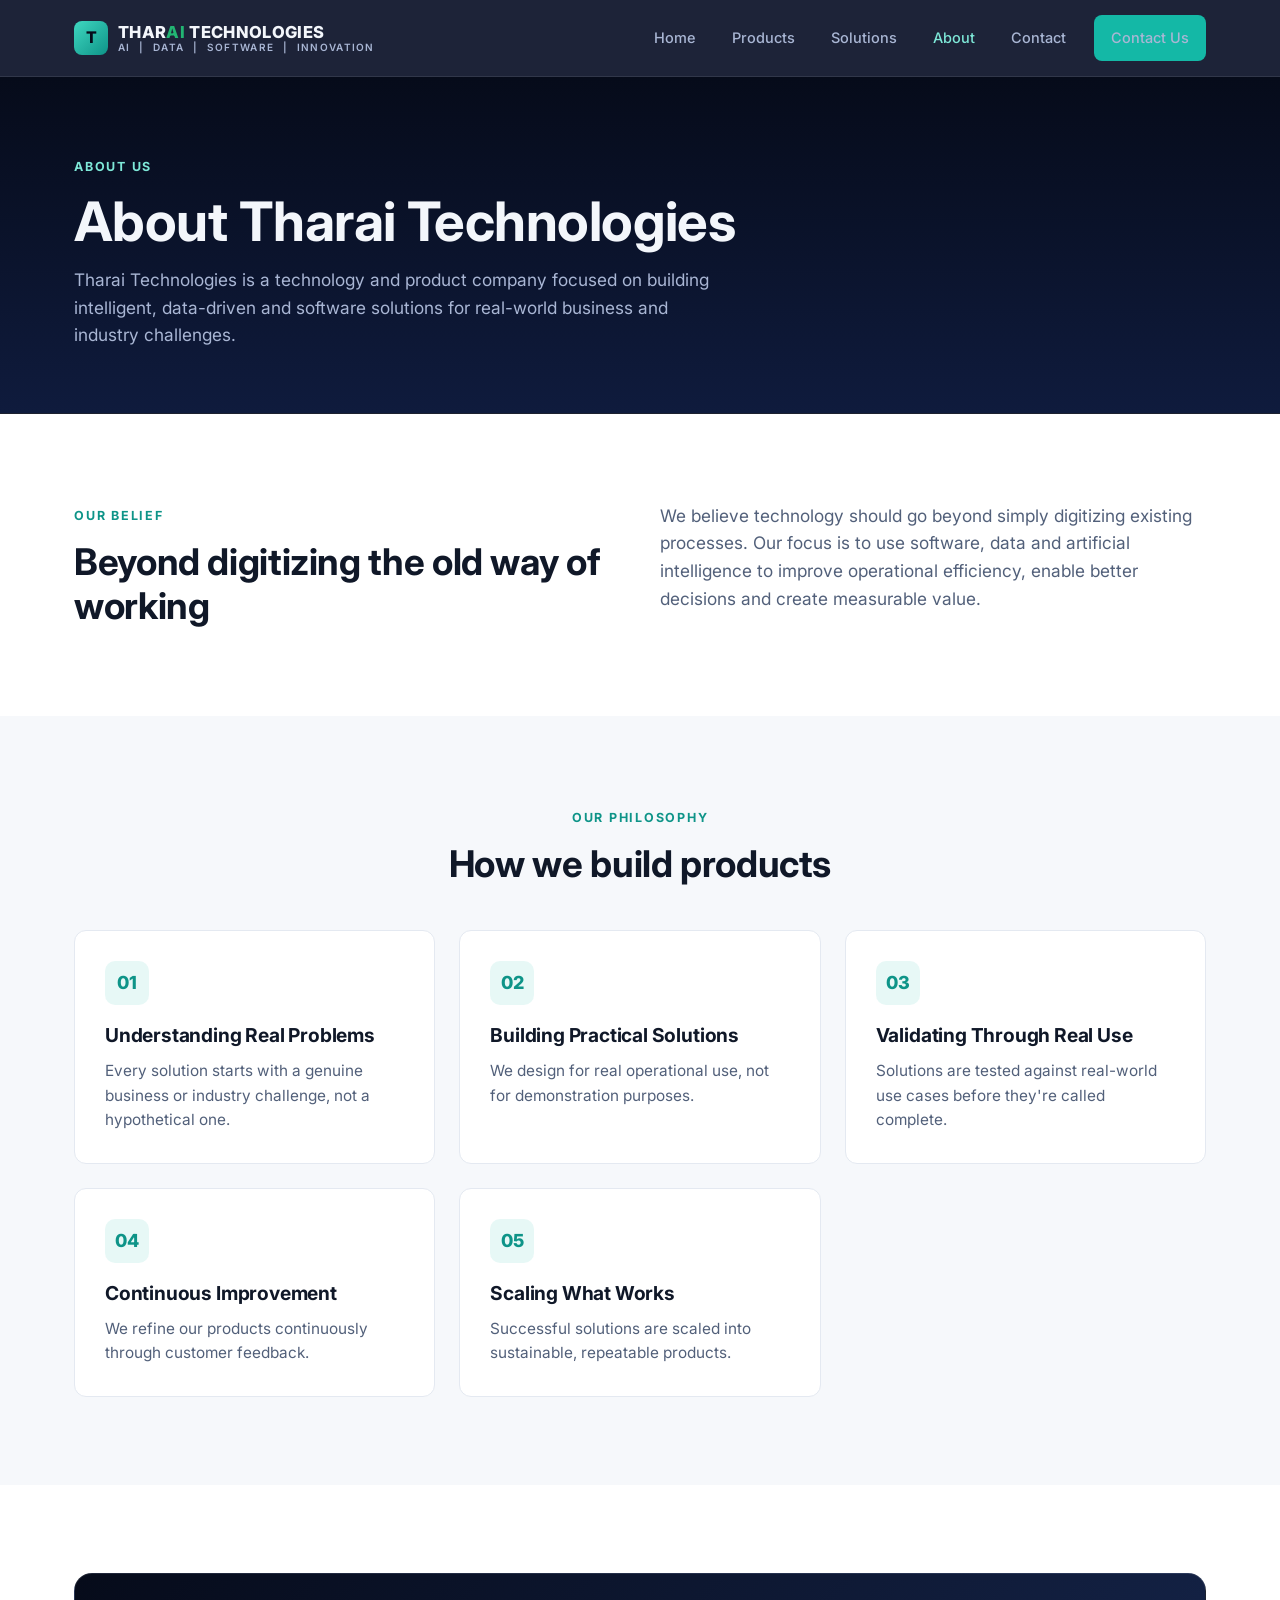
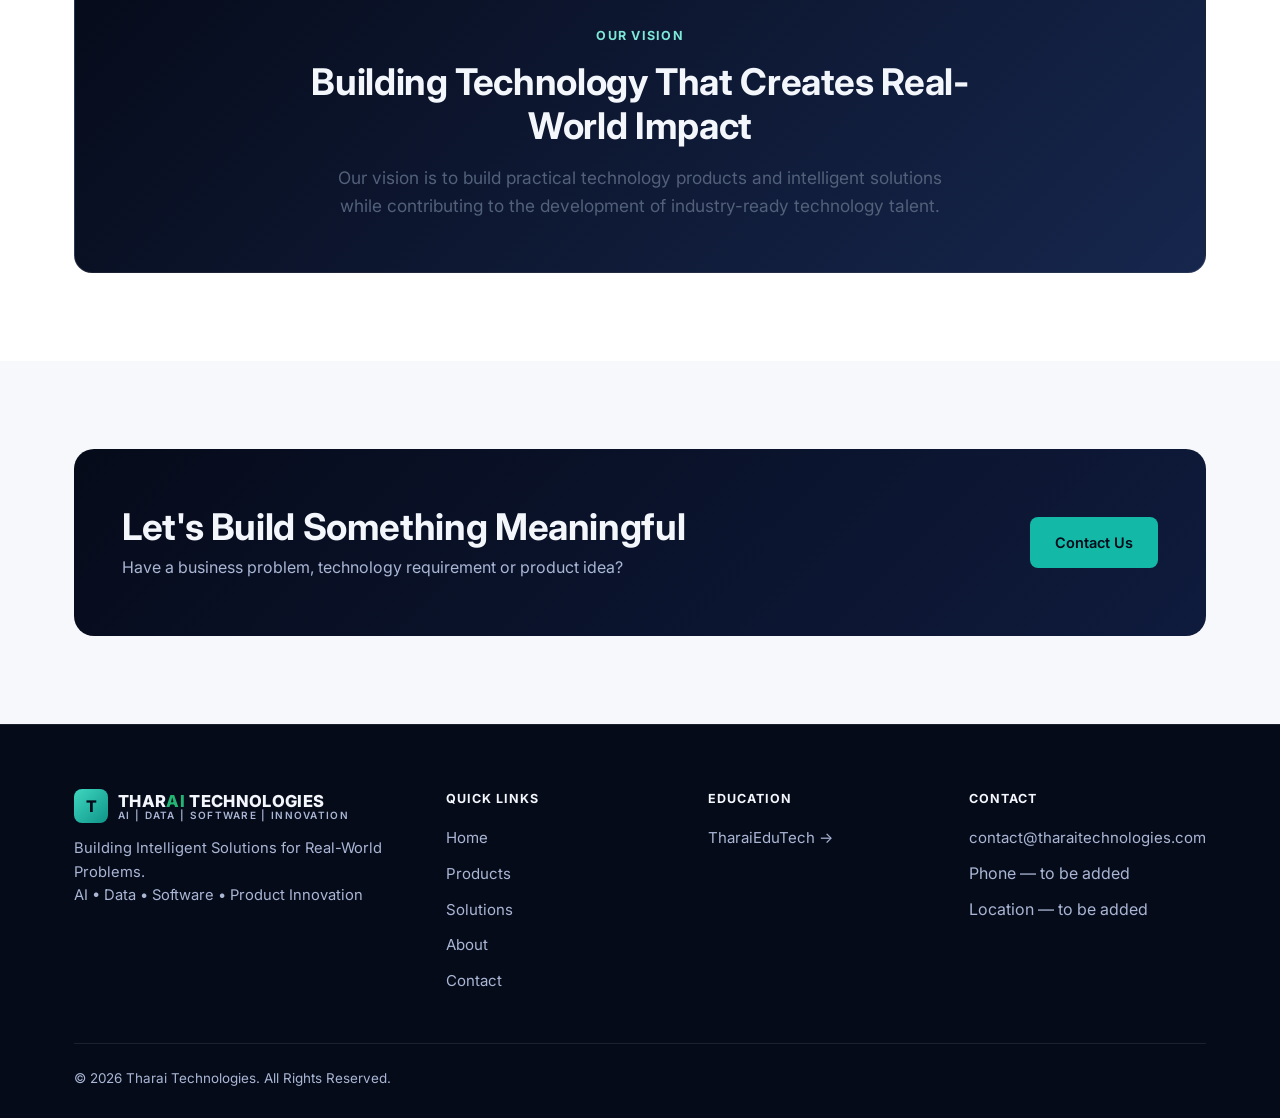
==== about.html @ 708e77d4 "Initial commit: Tharai Technologies V1 website Static HTML/CSS/JS site with Home, Products, Solution" ====
<!DOCTYPE html>
<html lang="en">
<head>
<meta charset="UTF-8" />
<meta name="viewport" content="width=device-width, initial-scale=1.0" />
<title>About Us | Tharai Technologies</title>
<meta name="description" content="Tharai Technologies is a technology and product company focused on building intelligent, data-driven and software solutions for real-world business and industry challenges." />
<link rel="icon" type="image/svg+xml" href="assets/favicon.svg" />
<link rel="preconnect" href="https://fonts.googleapis.com" />
<link rel="preconnect" href="https://fonts.gstatic.com" crossorigin />
<link href="https://fonts.googleapis.com/css2?family=Inter:wght@400;500;600;700;800&display=swap" rel="stylesheet" />
<link rel="stylesheet" href="css/style.css" />
</head>
<body>

<header class="site-header">
  <div class="container nav">
    <a href="index.html" class="brand">
      <span class="brand-mark">T</span>
      <span class="brand-text">
        <strong>THAR<span class="ai-accent">AI</span> TECHNOLOGIES</strong>
        <span>AI &nbsp;|&nbsp; DATA &nbsp;|&nbsp; SOFTWARE &nbsp;|&nbsp; INNOVATION</span>
      </span>
    </a>
    <nav class="nav-links" id="nav-links">
      <a href="index.html">Home</a>
      <a href="products.html">Products</a>
      <a href="solutions.html">Solutions</a>
      <a href="about.html">About</a>
      <a href="contact.html">Contact</a>
      <a href="contact.html" class="btn btn-primary nav-cta">Contact Us</a>
    </nav>
    <button class="nav-toggle" aria-label="Toggle navigation" aria-expanded="false"><span></span></button>
  </div>
</header>

<main>

  <section class="page-hero">
    <div class="container">
      <span class="eyebrow eyebrow--on-dark">About Us</span>
      <h1>About Tharai Technologies</h1>
      <p class="lede">Tharai Technologies is a technology and product company focused on building intelligent, data-driven and software solutions for real-world business and industry challenges.</p>
    </div>
  </section>

  <section>
    <div class="container two-col">
      <div>
        <span class="eyebrow">Our Belief</span>
        <h2>Beyond digitizing the old way of working</h2>
      </div>
      <div>
        <p class="lede">We believe technology should go beyond simply digitizing existing processes. Our focus is to use software, data and artificial intelligence to improve operational efficiency, enable better decisions and create measurable value.</p>
      </div>
    </div>
  </section>

  <section class="section-alt">
    <div class="container">
      <div class="section-heading center">
        <span class="eyebrow">Our Philosophy</span>
        <h2>How we build products</h2>
      </div>
      <div class="grid grid-3">
        <div class="card">
          <div class="card-icon">01</div>
          <h3>Understanding Real Problems</h3>
          <p>Every solution starts with a genuine business or industry challenge, not a hypothetical one.</p>
        </div>
        <div class="card">
          <div class="card-icon">02</div>
          <h3>Building Practical Solutions</h3>
          <p>We design for real operational use, not for demonstration purposes.</p>
        </div>
        <div class="card">
          <div class="card-icon">03</div>
          <h3>Validating Through Real Use</h3>
          <p>Solutions are tested against real-world use cases before they're called complete.</p>
        </div>
        <div class="card">
          <div class="card-icon">04</div>
          <h3>Continuous Improvement</h3>
          <p>We refine our products continuously through customer feedback.</p>
        </div>
        <div class="card">
          <div class="card-icon">05</div>
          <h3>Scaling What Works</h3>
          <p>Successful solutions are scaled into sustainable, repeatable products.</p>
        </div>
      </div>
    </div>
  </section>

  <section>
    <div class="container">
      <div class="banner">
        <p class="small">Our Vision</p>
        <h2>Building Technology That Creates Real-World Impact</h2>
        <p class="lede mt-16" style="max-width:640px; margin-left:auto; margin-right:auto;">Our vision is to build practical technology products and intelligent solutions while contributing to the development of industry-ready technology talent.</p>
      </div>
    </div>
  </section>

  <section class="section-alt">
    <div class="container">
      <div class="cta-strip" style="background:linear-gradient(135deg, var(--navy-950), var(--navy-800));">
        <div>
          <h2>Let's Build Something Meaningful</h2>
          <p>Have a business problem, technology requirement or product idea?</p>
        </div>
        <a href="contact.html" class="btn btn-primary">Contact Us</a>
      </div>
    </div>
  </section>

</main>

<footer class="site-footer">
  <div class="container">
    <div class="footer-grid">
      <div class="footer-brand">
        <a href="index.html" class="brand">
          <span class="brand-mark">T</span>
          <span class="brand-text">
            <strong>THAR<span class="ai-accent">AI</span> TECHNOLOGIES</strong>
            <span>AI | DATA | SOFTWARE | INNOVATION</span>
          </span>
        </a>
        <p>Building Intelligent Solutions for Real-World Problems.<br>AI • Data • Software • Product Innovation</p>
      </div>
      <div class="footer-col">
        <h4>Quick Links</h4>
        <ul>
          <li><a href="index.html">Home</a></li>
          <li><a href="products.html">Products</a></li>
          <li><a href="solutions.html">Solutions</a></li>
          <li><a href="about.html">About</a></li>
          <li><a href="contact.html">Contact</a></li>
        </ul>
      </div>
      <div class="footer-col">
        <h4>Education</h4>
        <ul>
          <li><a href="https://www.tharaiedutech.com" target="_blank" rel="noopener">TharaiEduTech →</a></li>
        </ul>
      </div>
      <div class="footer-col">
        <h4>Contact</h4>
        <ul>
          <li><a href="mailto:contact@tharaitechnologies.com">contact@tharaitechnologies.com</a></li>
          <li>Phone — to be added</li>
          <li>Location — to be added</li>
        </ul>
      </div>
    </div>
    <div class="footer-bottom">
      <span>© <span id="footer-year"></span> Tharai Technologies. All Rights Reserved.</span>
    </div>
  </div>
</footer>

<script src="js/main.js"></script>
</body>
</html>
---- css/style.css ----
/* ===========================================================
   Tharai Technologies — V1 site styles
   Theme: Navy & Teal
   =========================================================== */

:root {
  --navy-950: #060b1a;
  --navy-900: #0a1128;
  --navy-800: #0f1b3d;
  --navy-700: #16264d;
  --navy-600: #223262;
  --border-dark: rgba(255, 255, 255, 0.09);

  --teal-300: #7ee8d8;
  --teal-400: #3fd7c0;
  --teal-500: #14b8a6;
  --teal-600: #0e9488;

  --bg-light: #f6f8fb;
  --bg-white: #ffffff;
  --border-light: #e4e9f1;

  --edu-green: #22b573;
  --edu-blue: #2f8fd1;
  --edu-purple: #7c5cf0;
  --edu-gradient: linear-gradient(120deg, var(--edu-green) 0%, var(--edu-blue) 55%, var(--edu-purple) 100%);
  --ai-accent: var(--edu-green);

  --text-on-dark: #f3f6fb;
  --text-on-dark-muted: #a9b6d4;
  --text-dark: #101828;
  --text-muted: #52607a;

  --font-body: "Inter", -apple-system, BlinkMacSystemFont, "Segoe UI", Roboto, Helvetica, Arial, sans-serif;

  --radius: 12px;
  --radius-sm: 8px;
  --max-width: 1180px;
  --shadow-md: 0 8px 24px rgba(10, 17, 40, 0.08);
  --shadow-lg: 0 20px 48px rgba(10, 17, 40, 0.14);
}

* { box-sizing: border-box; margin: 0; padding: 0; }

html { scroll-behavior: smooth; }

body {
  font-family: var(--font-body);
  color: var(--text-dark);
  background: var(--bg-white);
  line-height: 1.6;
  -webkit-font-smoothing: antialiased;
}

img, svg { max-width: 100%; display: block; }

a { color: inherit; text-decoration: none; }

ul { list-style: none; }

button { font-family: inherit; }

.container {
  width: 100%;
  max-width: var(--max-width);
  margin: 0 auto;
  padding: 0 24px;
}

section { padding: 88px 0; }

@media (max-width: 768px) {
  section { padding: 56px 0; }
}

.section-tight { padding: 56px 0; }

.section-dark {
  background: var(--navy-900);
  color: var(--text-on-dark);
}

.section-alt {
  background: var(--bg-light);
}

.eyebrow {
  display: inline-block;
  font-size: 12.5px;
  font-weight: 700;
  letter-spacing: 0.14em;
  text-transform: uppercase;
  color: var(--teal-600);
  margin-bottom: 14px;
}

.section-dark .eyebrow,
.eyebrow--on-dark {
  color: var(--teal-300);
}

h1, h2, h3, h4 {
  font-weight: 700;
  letter-spacing: -0.01em;
  color: inherit;
}

h1 { font-size: clamp(2.1rem, 4.4vw, 3.4rem); line-height: 1.12; }
h2 { font-size: clamp(1.6rem, 3vw, 2.3rem); line-height: 1.2; }
h3 { font-size: 1.2rem; line-height: 1.35; }

.section-heading {
  max-width: 680px;
  margin-bottom: 44px;
}

.section-heading.center {
  margin-left: auto;
  margin-right: auto;
  text-align: center;
}

.lede {
  font-size: 1.08rem;
  color: var(--text-muted);
  max-width: 640px;
}

.section-dark .lede { color: var(--text-on-dark-muted); }

/* ---------- Announcement bar ---------- */

.announcement-bar {
  position: relative;
  background: var(--navy-800);
  border-bottom: 1px solid var(--border-dark);
  color: var(--text-on-dark-muted);
  font-size: 13.5px;
  height: 40px;
  overflow: hidden;
  white-space: nowrap;
}

.announcement-track {
  position: absolute;
  top: 50%;
  left: 0;
  display: inline-flex;
  align-items: center;
  width: max-content;
  transform: translateY(-50%) translateX(100%);
  animation: announcement-scroll 16s linear infinite;
}

.announcement-bar:hover .announcement-track {
  animation-play-state: paused;
}

@keyframes announcement-scroll {
  from { transform: translateY(-50%) translateX(100%); }
  to { transform: translateY(-50%) translateX(-100%); }
}

.announcement-item {
  display: inline-flex;
  align-items: center;
  gap: 8px;
  color: var(--text-on-dark);
  font-weight: 600;
  white-space: nowrap;
  transition: color 0.15s ease;
}

.announcement-item:hover { color: var(--teal-300); }

.announcement-bar .tag {
  background: rgba(126, 232, 216, 0.14);
  color: var(--teal-300);
  font-weight: 800;
  font-size: 11px;
  letter-spacing: 0.06em;
  padding: 3px 8px;
  border-radius: 999px;
}

.announcement-bar .arrow { color: var(--teal-300); font-weight: 700; }

@media (max-width: 560px) {
  .announcement-bar { font-size: 12.5px; }
}

@media (prefers-reduced-motion: reduce) {
  .announcement-track { animation: none; }
}

/* ---------- Header / Nav ---------- */

.site-header {
  position: sticky;
  top: 0;
  z-index: 100;
  background: rgba(10, 17, 40, 0.92);
  backdrop-filter: blur(10px);
  border-bottom: 1px solid var(--border-dark);
}

.nav {
  display: flex;
  align-items: center;
  justify-content: space-between;
  height: 76px;
}

.brand {
  display: flex;
  align-items: center;
  gap: 10px;
  color: var(--text-on-dark);
}

.brand-mark {
  width: 34px;
  height: 34px;
  border-radius: 8px;
  background: linear-gradient(135deg, var(--teal-400), var(--teal-600));
  display: flex;
  align-items: center;
  justify-content: center;
  font-weight: 800;
  font-size: 16px;
  color: var(--navy-950);
  flex-shrink: 0;
}

.brand-text {
  display: flex;
  flex-direction: column;
  line-height: 1.1;
}

.brand-text strong {
  font-size: 16.5px;
  font-weight: 800;
  letter-spacing: 0.02em;
}

.brand-text > span {
  font-size: 10px;
  font-weight: 600;
  letter-spacing: 0.13em;
  color: var(--text-on-dark-muted);
}

.ai-accent {
  color: var(--ai-accent);
}

.nav-links {
  display: flex;
  align-items: center;
  gap: 4px;
}

.nav-links a {
  display: inline-block;
  padding: 10px 16px;
  font-size: 14.5px;
  font-weight: 500;
  color: var(--text-on-dark-muted);
  border-radius: var(--radius-sm);
  transition: color 0.15s ease, background 0.15s ease;
}

.nav-links a:hover {
  color: var(--text-on-dark);
  background: rgba(255, 255, 255, 0.06);
}

.nav-links a.active {
  color: var(--teal-300);
}

.nav-cta {
  margin-left: 8px;
}

.nav-toggle {
  display: none;
  background: transparent;
  border: 1px solid var(--border-dark);
  border-radius: var(--radius-sm);
  width: 42px;
  height: 42px;
  align-items: center;
  justify-content: center;
  cursor: pointer;
}

.nav-toggle span,
.nav-toggle::before,
.nav-toggle::after {
  content: "";
  display: block;
  width: 20px;
  height: 2px;
  background: var(--text-on-dark);
  position: relative;
  transition: transform 0.2s ease, opacity 0.2s ease;
}

.nav-toggle::before { transform: translateY(-6px); }
.nav-toggle::after { transform: translateY(4px); }

.nav-toggle.is-open span { opacity: 0; }
.nav-toggle.is-open::before { transform: translateY(0) rotate(45deg); }
.nav-toggle.is-open::after { transform: translateY(-2px) rotate(-45deg); }

@media (max-width: 900px) {
  .nav-toggle { display: flex; }

  .nav-links {
    position: fixed;
    top: 76px;
    left: 0;
    right: 0;
    flex-direction: column;
    align-items: stretch;
    background: var(--navy-900);
    border-bottom: 1px solid var(--border-dark);
    padding: 8px 20px 20px;
    gap: 2px;
    transform: translateY(-8px);
    opacity: 0;
    pointer-events: none;
    transition: opacity 0.18s ease, transform 0.18s ease;
  }

  .nav-links.is-open {
    transform: translateY(0);
    opacity: 1;
    pointer-events: auto;
  }

  .nav-links a { padding: 14px 8px; font-size: 16px; }
  .nav-cta { margin-left: 0; margin-top: 8px; }
}

/* ---------- Buttons ---------- */

.btn {
  display: inline-flex;
  align-items: center;
  justify-content: center;
  gap: 8px;
  padding: 13px 24px;
  border-radius: var(--radius-sm);
  font-weight: 600;
  font-size: 14.5px;
  border: 1px solid transparent;
  cursor: pointer;
  transition: transform 0.12s ease, background 0.15s ease, border-color 0.15s ease, color 0.15s ease;
  white-space: nowrap;
}

.btn:hover { transform: translateY(-1px); }

.btn-primary {
  background: var(--teal-500);
  color: var(--navy-950);
}

.btn-primary:hover { background: var(--teal-400); }

.btn-outline {
  background: transparent;
  border-color: var(--border-dark);
  color: var(--text-on-dark);
}

.btn-outline:hover { border-color: var(--teal-400); color: var(--teal-300); }

.btn-outline-dark {
  background: transparent;
  border-color: var(--border-light);
  color: var(--text-dark);
}

.btn-outline-dark:hover { border-color: var(--teal-600); color: var(--teal-600); }

.btn-ghost {
  background: transparent;
  color: var(--text-on-dark-muted);
}

.btn-ghost:hover { color: var(--text-on-dark); }

.btn-block { width: 100%; }

/* ---------- Hero ---------- */

.hero {
  background:
    radial-gradient(1100px 500px at 18% -10%, rgba(63, 215, 192, 0.14), transparent 60%),
    linear-gradient(180deg, var(--navy-950), var(--navy-900) 60%, var(--navy-800));
  color: var(--text-on-dark);
  padding: 120px 0 96px;
  border-bottom: 1px solid var(--border-dark);
}

.hero-inner { max-width: 760px; }

.hero h1 { margin-bottom: 18px; }

.hero .lede { font-size: 1.18rem; margin-bottom: 8px; color: var(--text-on-dark); font-weight: 500; }

.hero .lede-sub { font-size: 1.02rem; color: var(--text-on-dark-muted); max-width: 620px; margin-bottom: 34px; }

.hero-actions { display: flex; flex-wrap: wrap; gap: 12px; }

.page-hero {
  background: linear-gradient(180deg, var(--navy-950), var(--navy-800));
  color: var(--text-on-dark);
  padding: 76px 0 64px;
  border-bottom: 1px solid var(--border-dark);
}

.page-hero h1 { margin-bottom: 14px; }

.page-hero .lede { color: var(--text-on-dark-muted); max-width: 660px; }

/* ---------- Cards / Grid ---------- */

.grid {
  display: grid;
  gap: 24px;
}

.grid-3 { grid-template-columns: repeat(3, 1fr); }
.grid-2 { grid-template-columns: repeat(2, 1fr); }

@media (max-width: 900px) {
  .grid-3 { grid-template-columns: repeat(2, 1fr); }
}

@media (max-width: 640px) {
  .grid-3, .grid-2 { grid-template-columns: 1fr; }
}

.card {
  background: var(--bg-white);
  border: 1px solid var(--border-light);
  border-radius: var(--radius);
  padding: 30px;
  transition: box-shadow 0.18s ease, transform 0.18s ease;
}

.card:hover { box-shadow: var(--shadow-md); transform: translateY(-2px); }

.card-icon {
  width: 44px;
  height: 44px;
  border-radius: 10px;
  background: rgba(20, 184, 166, 0.1);
  color: var(--teal-600);
  display: flex;
  align-items: center;
  justify-content: center;
  font-weight: 800;
  font-size: 18px;
  margin-bottom: 18px;
}

.card h3 { margin-bottom: 10px; }

.card p { color: var(--text-muted); font-size: 0.96rem; }

.card-dark {
  background: var(--navy-800);
  border: 1px solid var(--border-dark);
  color: var(--text-on-dark);
}

.card-dark p { color: var(--text-on-dark-muted); }

.card-dark .card-icon { background: rgba(126, 232, 216, 0.12); color: var(--teal-300); }

/* ---------- Badge / Pill ---------- */

.badge {
  display: inline-flex;
  align-items: center;
  gap: 6px;
  font-size: 12px;
  font-weight: 700;
  letter-spacing: 0.04em;
  text-transform: uppercase;
  padding: 6px 12px;
  border-radius: 999px;
  background: rgba(20, 184, 166, 0.12);
  color: var(--teal-600);
  border: 1px solid rgba(20, 184, 166, 0.25);
}

.badge::before {
  content: "";
  width: 6px;
  height: 6px;
  border-radius: 50%;
  background: var(--teal-500);
}

.badge--on-dark { background: rgba(126, 232, 216, 0.12); color: var(--teal-300); border-color: rgba(126, 232, 216, 0.25); }
.badge--on-dark::before { background: var(--teal-300); }

.chip-row { display: flex; flex-wrap: wrap; gap: 10px; }

.chip {
  padding: 9px 16px;
  border-radius: 999px;
  border: 1px solid var(--border-light);
  font-size: 14px;
  font-weight: 600;
  color: var(--text-dark);
  background: var(--bg-white);
}

.chip--on-dark {
  border-color: var(--border-dark);
  color: var(--text-on-dark);
  background: rgba(255, 255, 255, 0.04);
}

/* ---------- Solution feature block ---------- */

.feature-panel {
  background: var(--navy-900);
  color: var(--text-on-dark);
  border-radius: 20px;
  padding: 48px;
  border: 1px solid var(--border-dark);
}

@media (max-width: 640px) {
  .feature-panel { padding: 32px 24px; }
}

.feature-head {
  display: flex;
  align-items: center;
  justify-content: space-between;
  flex-wrap: wrap;
  gap: 14px;
  margin-bottom: 16px;
}

.capability-list {
  display: grid;
  grid-template-columns: repeat(2, 1fr);
  gap: 14px;
  margin-top: 30px;
}

@media (max-width: 640px) {
  .capability-list { grid-template-columns: 1fr; }
}

.capability-list li {
  display: flex;
  align-items: flex-start;
  gap: 12px;
  font-size: 0.96rem;
  color: var(--text-on-dark-muted);
  padding: 14px;
  background: rgba(255, 255, 255, 0.03);
  border: 1px solid var(--border-dark);
  border-radius: var(--radius-sm);
}

.capability-list li .tick {
  flex-shrink: 0;
  width: 22px;
  height: 22px;
  border-radius: 6px;
  background: rgba(126, 232, 216, 0.14);
  color: var(--teal-300);
  display: flex;
  align-items: center;
  justify-content: center;
  font-size: 12px;
  font-weight: 800;
  margin-top: 1px;
}

.capability-list strong { color: var(--text-on-dark); font-weight: 600; }

/* ---------- Program pillars (TharaiEduTech) ---------- */

.pillar-grid {
  display: grid;
  grid-template-columns: repeat(4, 1fr);
  gap: 18px;
}

@media (max-width: 900px) { .pillar-grid { grid-template-columns: repeat(2, 1fr); } }
@media (max-width: 480px) { .pillar-grid { grid-template-columns: 1fr; } }

.pillar {
  padding: 22px;
  border-radius: var(--radius-sm);
  border: 1px solid var(--border-light);
  background: var(--bg-white);
}

.pillar .num {
  font-size: 12px;
  font-weight: 800;
  color: var(--teal-600);
  letter-spacing: 0.06em;
  margin-bottom: 10px;
}

.pillar h4 { font-size: 1rem; margin-bottom: 6px; }
.pillar p { font-size: 0.9rem; color: var(--text-muted); }

/* ---------- TharaiEduTech gradient panel ---------- */

.edutech-panel {
  background: var(--edu-gradient);
  border-radius: 20px;
  padding: 56px 48px;
  color: #ffffff;
}

@media (max-width: 640px) {
  .edutech-panel { padding: 36px 26px; }
}

.edutech-panel .eyebrow {
  color: rgba(255, 255, 255, 0.85);
}

.edutech-panel h2 {
  color: #ffffff;
  max-width: 640px;
}

.edutech-panel .lede {
  color: rgba(255, 255, 255, 0.92);
  max-width: 620px;
}

.edutech-panel .chip {
  background: rgba(255, 255, 255, 0.16);
  border-color: rgba(255, 255, 255, 0.3);
  color: #ffffff;
}

.edutech-panel .flow-text {
  font-weight: 700;
  font-size: 1.02rem;
  color: #ffffff;
  margin-top: 24px;
  line-height: 1.7;
}

.edutech-panel .btn-primary {
  background: #ffffff;
  color: var(--edu-blue);
}

.edutech-panel .btn-primary:hover { background: rgba(255, 255, 255, 0.9); }

/* ---------- Solutions capability groups ---------- */

.capability-group {
  background: var(--bg-white);
  border: 1px solid var(--border-light);
  border-radius: var(--radius);
  padding: 30px;
}

.capability-group h3 { margin-bottom: 16px; }

.capability-group ul li {
  position: relative;
  padding-left: 20px;
  margin-bottom: 10px;
  font-size: 0.96rem;
  color: var(--text-muted);
}

.capability-group ul li::before {
  content: "";
  position: absolute;
  left: 0;
  top: 9px;
  width: 7px;
  height: 7px;
  border-radius: 2px;
  background: var(--teal-500);
}

/* ---------- Contact category cards ---------- */

.category-card {
  background: var(--bg-white);
  border: 1px solid var(--border-light);
  border-radius: var(--radius);
  padding: 24px;
}

.category-card h4 { font-size: 1rem; margin-bottom: 8px; }
.category-card p { font-size: 0.9rem; color: var(--text-muted); }

/* ---------- Positioning banner ---------- */

.banner {
  border-radius: 18px;
  padding: 52px 40px;
  text-align: center;
  background: linear-gradient(135deg, var(--navy-950), var(--navy-700));
  color: var(--text-on-dark);
  border: 1px solid var(--border-dark);
}

.banner p.small {
  color: var(--teal-300);
  font-weight: 700;
  letter-spacing: 0.1em;
  text-transform: uppercase;
  font-size: 12.5px;
  margin-bottom: 14px;
}

.banner h2 { max-width: 720px; margin: 0 auto; }

/* ---------- Flow diagram (Industry-Academia) ---------- */

.flow {
  display: flex;
  flex-direction: column;
  align-items: center;
  gap: 0;
  max-width: 640px;
  margin: 0 auto;
}

.flow-step {
  width: 100%;
  display: flex;
  align-items: center;
  gap: 18px;
  padding: 22px 26px;
  border-radius: var(--radius);
  border: 1px solid var(--border-light);
  background: var(--bg-white);
  box-shadow: var(--shadow-md);
}

.flow-step .flow-num {
  flex-shrink: 0;
  width: 40px;
  height: 40px;
  border-radius: 10px;
  background: var(--navy-900);
  color: var(--teal-300);
  display: flex;
  align-items: center;
  justify-content: center;
  font-weight: 800;
  font-size: 15px;
}

.flow-step h3 { margin-bottom: 4px; }
.flow-step p { color: var(--text-muted); font-size: 0.92rem; }

.flow-arrow {
  height: 40px;
  display: flex;
  align-items: center;
  color: var(--teal-500);
  font-size: 22px;
  font-weight: 700;
}

/* ---------- Contact ---------- */

.contact-grid {
  display: grid;
  grid-template-columns: 1fr 1.15fr;
  gap: 48px;
  align-items: start;
}

@media (max-width: 860px) {
  .contact-grid { grid-template-columns: 1fr; }
}

.contact-info h3 { margin-bottom: 10px; }
.contact-info p { color: var(--text-muted); margin-bottom: 22px; }

.contact-detail {
  display: flex;
  align-items: flex-start;
  gap: 14px;
  padding: 16px 0;
  border-top: 1px solid var(--border-light);
}

.contact-detail:first-of-type { border-top: none; }

.contact-detail .label {
  font-size: 12px;
  font-weight: 700;
  letter-spacing: 0.06em;
  text-transform: uppercase;
  color: var(--teal-600);
  margin-bottom: 4px;
}

.contact-detail .value { font-weight: 600; }
.contact-detail .value a:hover { color: var(--teal-600); }

.form-card {
  background: var(--bg-white);
  border: 1px solid var(--border-light);
  border-radius: var(--radius);
  padding: 34px;
  box-shadow: var(--shadow-md);
}

.form-row { margin-bottom: 18px; }

.form-row label {
  display: block;
  font-size: 13.5px;
  font-weight: 600;
  margin-bottom: 7px;
  color: var(--text-dark);
}

.form-row input,
.form-row textarea {
  width: 100%;
  padding: 12px 14px;
  border-radius: var(--radius-sm);
  border: 1px solid var(--border-light);
  font-family: inherit;
  font-size: 14.5px;
  color: var(--text-dark);
  background: var(--bg-light);
  transition: border-color 0.15s ease, background 0.15s ease;
}

.form-row input:focus,
.form-row textarea:focus {
  outline: none;
  border-color: var(--teal-500);
  background: var(--bg-white);
}

.form-row textarea { resize: vertical; min-height: 110px; }

.form-row select {
  width: 100%;
  padding: 12px 14px;
  border-radius: var(--radius-sm);
  border: 1px solid var(--border-light);
  font-family: inherit;
  font-size: 14.5px;
  color: var(--text-dark);
  background: var(--bg-light);
  transition: border-color 0.15s ease, background 0.15s ease;
  appearance: none;
  background-image: url("data:image/svg+xml,%3Csvg xmlns='http://www.w3.org/2000/svg' viewBox='0 0 20 20' fill='%2352607a'%3E%3Cpath fill-rule='evenodd' d='M5.23 7.21a.75.75 0 011.06.02L10 11.168l3.71-3.938a.75.75 0 111.08 1.04l-4.25 4.5a.75.75 0 01-1.08 0l-4.25-4.5a.75.75 0 01.02-1.06z' clip-rule='evenodd'/%3E%3C/svg%3E");
  background-repeat: no-repeat;
  background-position: right 14px center;
  background-size: 16px;
  padding-right: 40px;
}

.form-row select:focus {
  outline: none;
  border-color: var(--teal-500);
  background-color: var(--bg-white);
}

.form-note {
  font-size: 12.5px;
  color: var(--text-muted);
  margin-top: 12px;
}

.form-status {
  margin-top: 14px;
  font-size: 13.5px;
  font-weight: 600;
  display: none;
}

.form-status.is-visible { display: block; }

.form-status.success { color: var(--teal-600); }
.form-status.error { color: #c0392b; }

/* ---------- CTA strip ---------- */

.cta-strip {
  background: linear-gradient(135deg, var(--navy-950), var(--navy-800));
  color: var(--text-on-dark);
  border-radius: 20px;
  padding: 56px 48px;
  display: flex;
  align-items: center;
  justify-content: space-between;
  gap: 24px;
  flex-wrap: wrap;
}

.cta-strip h2 { margin-bottom: 6px; }
.cta-strip p { color: var(--text-on-dark-muted); }

/* ---------- Footer ---------- */

.site-footer {
  background: var(--navy-950);
  color: var(--text-on-dark-muted);
  padding: 64px 0 28px;
  border-top: 1px solid var(--border-dark);
}

.footer-grid {
  display: grid;
  grid-template-columns: 1.5fr 1fr 1fr 1fr;
  gap: 40px;
  padding-bottom: 40px;
  border-bottom: 1px solid var(--border-dark);
}

@media (max-width: 860px) {
  .footer-grid { grid-template-columns: 1fr 1fr; }
}

@media (max-width: 560px) {
  .footer-grid { grid-template-columns: 1fr; gap: 32px; }
}

.footer-brand p { margin-top: 14px; font-size: 0.92rem; max-width: 320px; }

.footer-col h4 {
  font-size: 12.5px;
  letter-spacing: 0.08em;
  text-transform: uppercase;
  color: var(--text-on-dark);
  margin-bottom: 16px;
}

.footer-col ul li { margin-bottom: 10px; }

.footer-col ul li a { font-size: 0.94rem; transition: color 0.15s ease; }
.footer-col ul li a:hover { color: var(--teal-300); }

.footer-bottom {
  padding-top: 24px;
  display: flex;
  justify-content: space-between;
  align-items: center;
  flex-wrap: wrap;
  gap: 12px;
  font-size: 0.84rem;
}

/* ---------- Utilities ---------- */

.mt-8 { margin-top: 8px; }
.mt-16 { margin-top: 16px; }
.mt-24 { margin-top: 24px; }
.mt-40 { margin-top: 40px; }
.text-link {
  color: var(--teal-600);
  font-weight: 600;
  font-size: 0.95rem;
}
.section-dark .text-link,
.card-dark .text-link { color: var(--teal-300); }
.text-link:hover { text-decoration: underline; }

.two-col {
  display: grid;
  grid-template-columns: repeat(2, 1fr);
  gap: 40px;
}

@media (max-width: 768px) {
  .two-col { grid-template-columns: 1fr; }
}
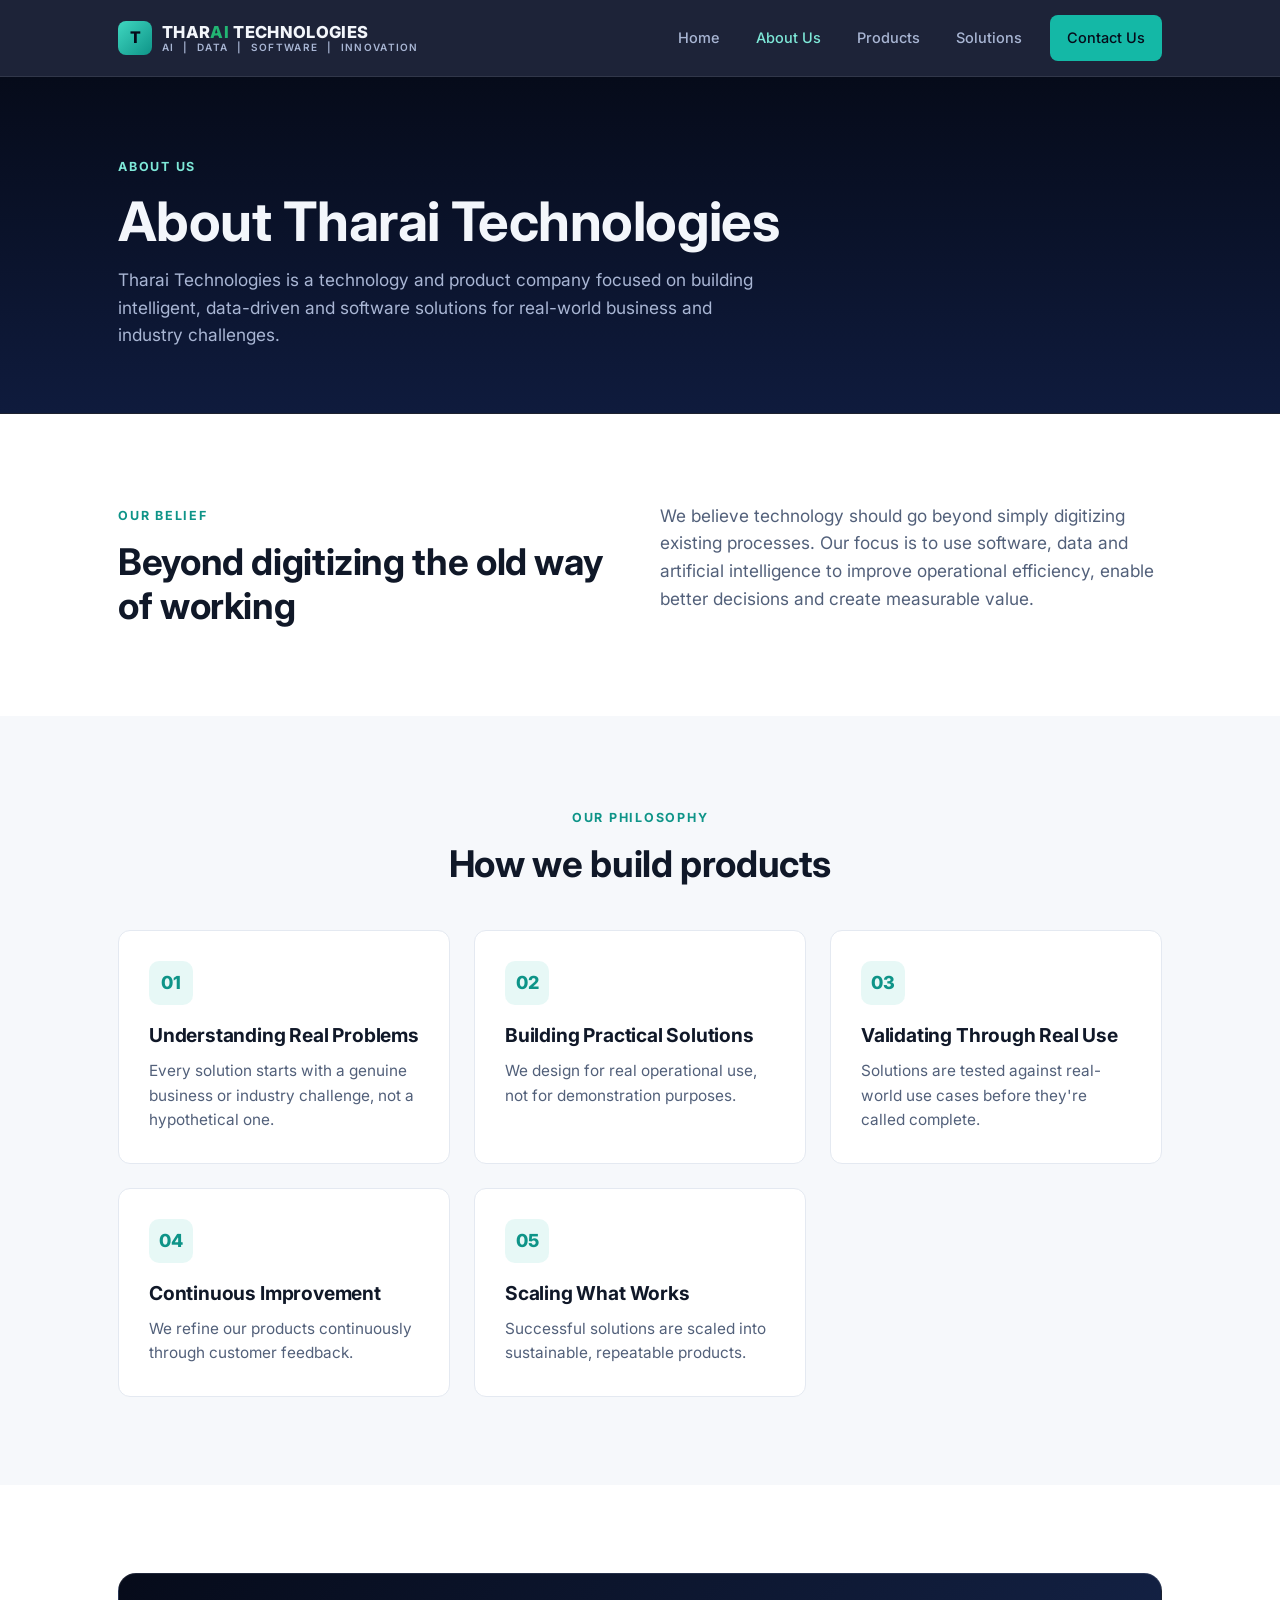
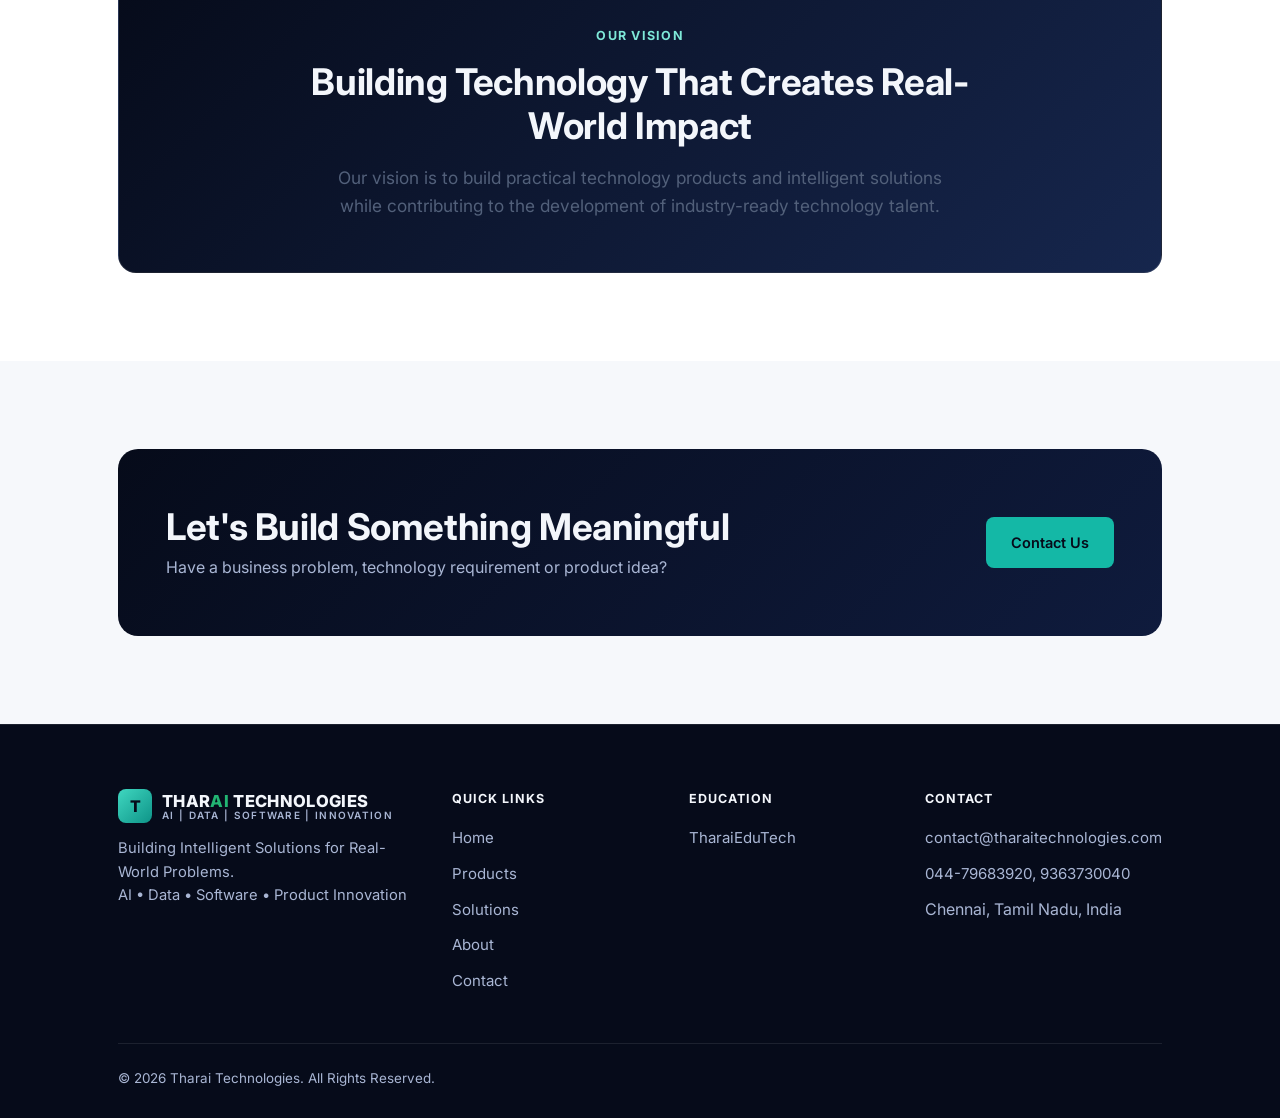
==== commit 38abae2c: "Restructure nav, fix hero sizing, add group companies footer, switch contact form to Netlify Forms" ====
--- a/about.html
+++ b/about.html
@@ -24,10 +24,9 @@
     </a>
     <nav class="nav-links" id="nav-links">
       <a href="index.html">Home</a>
+      <a href="about.html">About Us</a>
       <a href="products.html">Products</a>
       <a href="solutions.html">Solutions</a>
-      <a href="about.html">About</a>
-      <a href="contact.html">Contact</a>
       <a href="contact.html" class="btn btn-primary nav-cta">Contact Us</a>
     </nav>
     <button class="nav-toggle" aria-label="Toggle navigation" aria-expanded="false"><span></span></button>
@@ -142,15 +141,15 @@
       <div class="footer-col">
         <h4>Education</h4>
         <ul>
-          <li><a href="https://www.tharaiedutech.com" target="_blank" rel="noopener">TharaiEduTech →</a></li>
+          <li><a href="https://www.tharaiedutech.com" target="_blank" rel="noopener">TharaiEduTech</a></li>
         </ul>
       </div>
       <div class="footer-col">
         <h4>Contact</h4>
         <ul>
           <li><a href="mailto:contact@tharaitechnologies.com">contact@tharaitechnologies.com</a></li>
-          <li>Phone — to be added</li>
-          <li>Location — to be added</li>
+          <li><a href="tel:04479683920">044-79683920</a>, <a href="tel:9363730040">9363730040</a></li>
+          <li>Chennai, Tamil Nadu, India</li>
         </ul>
       </div>
     </div>
--- a/css/style.css
+++ b/css/style.css
@@ -35,7 +35,7 @@
 
   --radius: 12px;
   --radius-sm: 8px;
-  --max-width: 1180px;
+  --max-width: 1140px;
   --shadow-md: 0 8px 24px rgba(10, 17, 40, 0.08);
   --shadow-lg: 0 20px 48px rgba(10, 17, 40, 0.14);
 }
@@ -64,7 +64,11 @@
   width: 100%;
   max-width: var(--max-width);
   margin: 0 auto;
-  padding: 0 24px;
+  padding: 0 48px;
+}
+
+@media (max-width: 640px) {
+  .container { padding: 0 20px; }
 }
 
 section { padding: 88px 0; }
@@ -148,8 +152,8 @@
   display: inline-flex;
   align-items: center;
   width: max-content;
-  transform: translateY(-50%) translateX(100%);
-  animation: announcement-scroll 16s linear infinite;
+  transform: translateY(-50%) translateX(100vw);
+  animation: announcement-scroll 22s linear infinite;
 }
 
 .announcement-bar:hover .announcement-track {
@@ -157,7 +161,7 @@
 }
 
 @keyframes announcement-scroll {
-  from { transform: translateY(-50%) translateX(100%); }
+  from { transform: translateY(-50%) translateX(100vw); }
   to { transform: translateY(-50%) translateX(-100%); }
 }
 
@@ -278,6 +282,11 @@
 
 .nav-links a.active {
   color: var(--teal-300);
+}
+
+.nav-links a.nav-cta,
+.nav-links a.nav-cta:hover {
+  color: var(--navy-950);
 }
 
 .nav-cta {
@@ -403,13 +412,11 @@
     radial-gradient(1100px 500px at 18% -10%, rgba(63, 215, 192, 0.14), transparent 60%),
     linear-gradient(180deg, var(--navy-950), var(--navy-900) 60%, var(--navy-800));
   color: var(--text-on-dark);
-  padding: 120px 0 96px;
+  padding: 76px 0 64px;
   border-bottom: 1px solid var(--border-dark);
 }
 
-.hero-inner { max-width: 760px; }
-
-.hero h1 { margin-bottom: 18px; }
+.hero h1 { line-height: 1; margin-bottom: 16px; }
 
 .hero .lede { font-size: 1.18rem; margin-bottom: 8px; color: var(--text-on-dark); font-weight: 500; }
 
@@ -960,6 +967,20 @@
 .footer-col ul li a { font-size: 0.94rem; transition: color 0.15s ease; }
 .footer-col ul li a:hover { color: var(--teal-300); }
 
+.footer-col ul li.current-company {
+  color: var(--edu-green);
+  font-weight: 700;
+}
+
+.footer-col .group-companies li {
+  font-size: 0.8rem;
+  letter-spacing: 0.03em;
+}
+
+.footer-col .group-companies li a {
+  font-size: 0.8rem;
+}
+
 .footer-bottom {
   padding-top: 24px;
   display: flex;
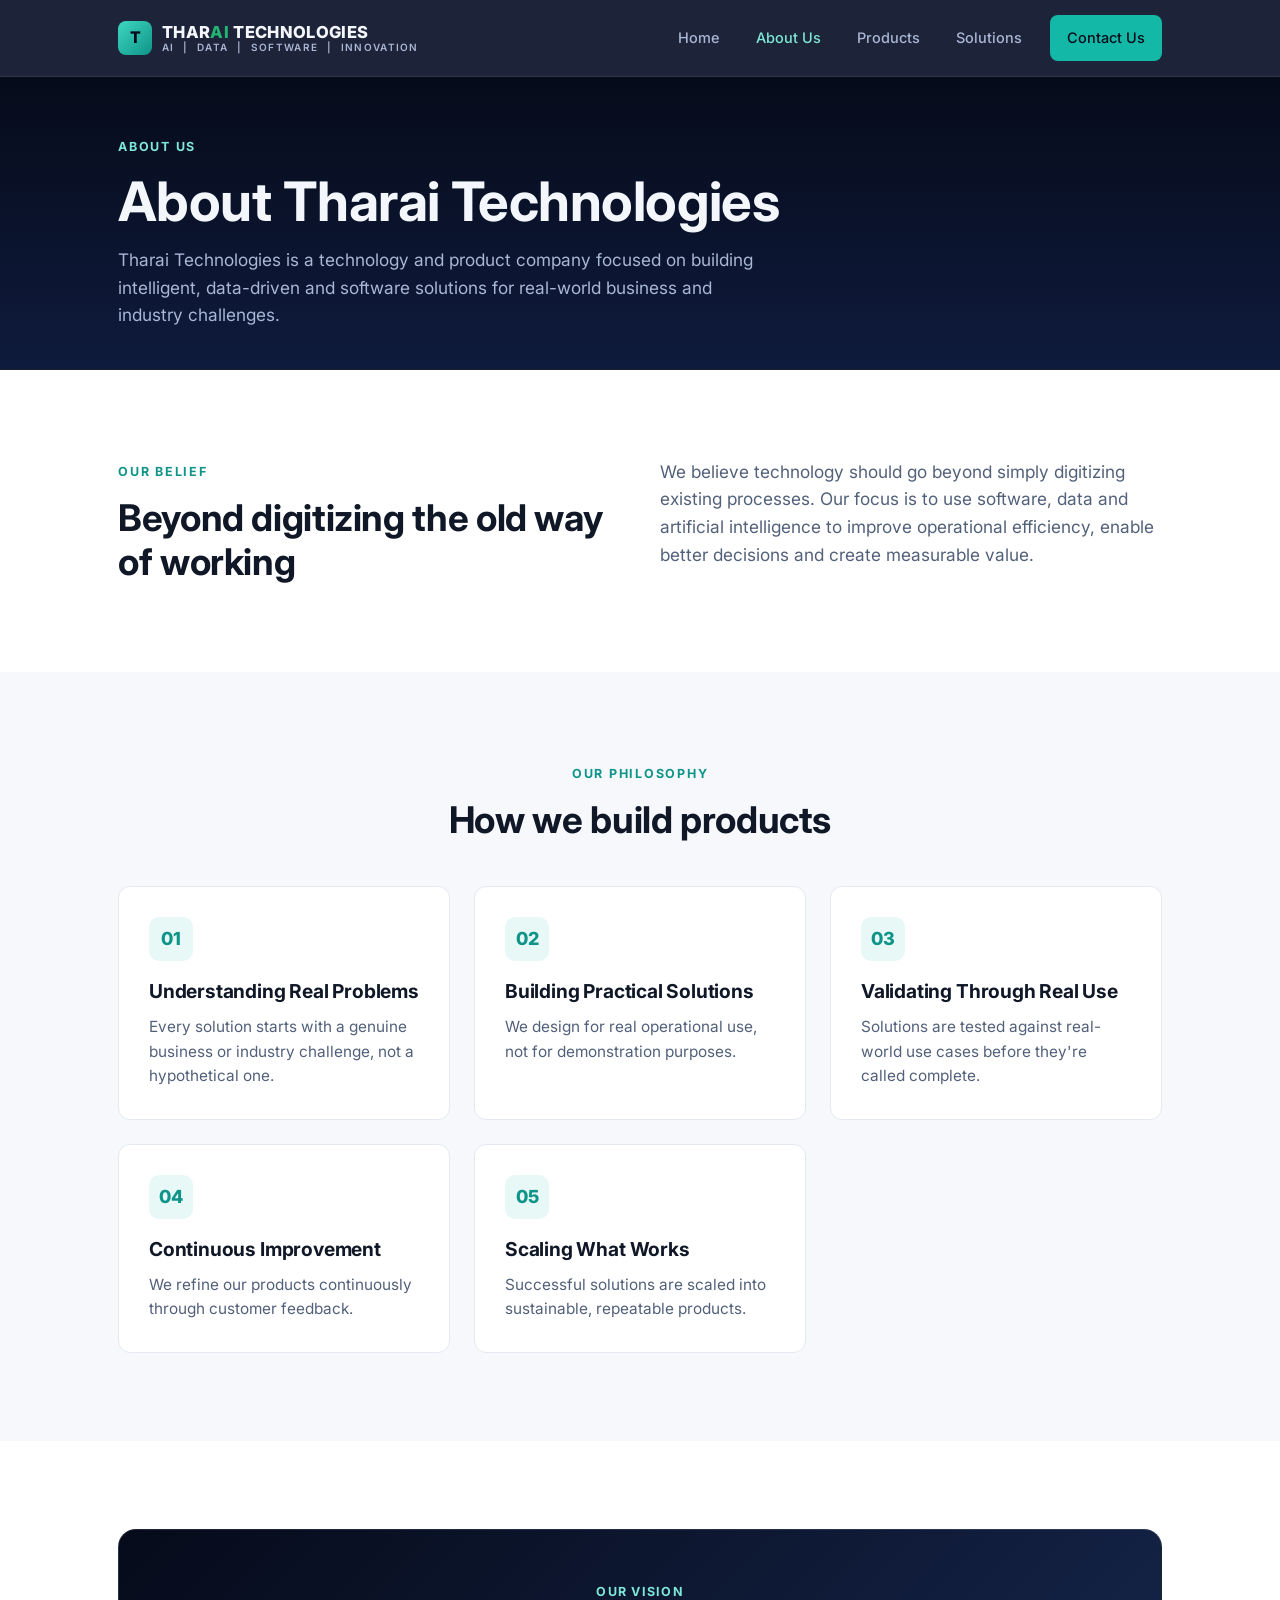
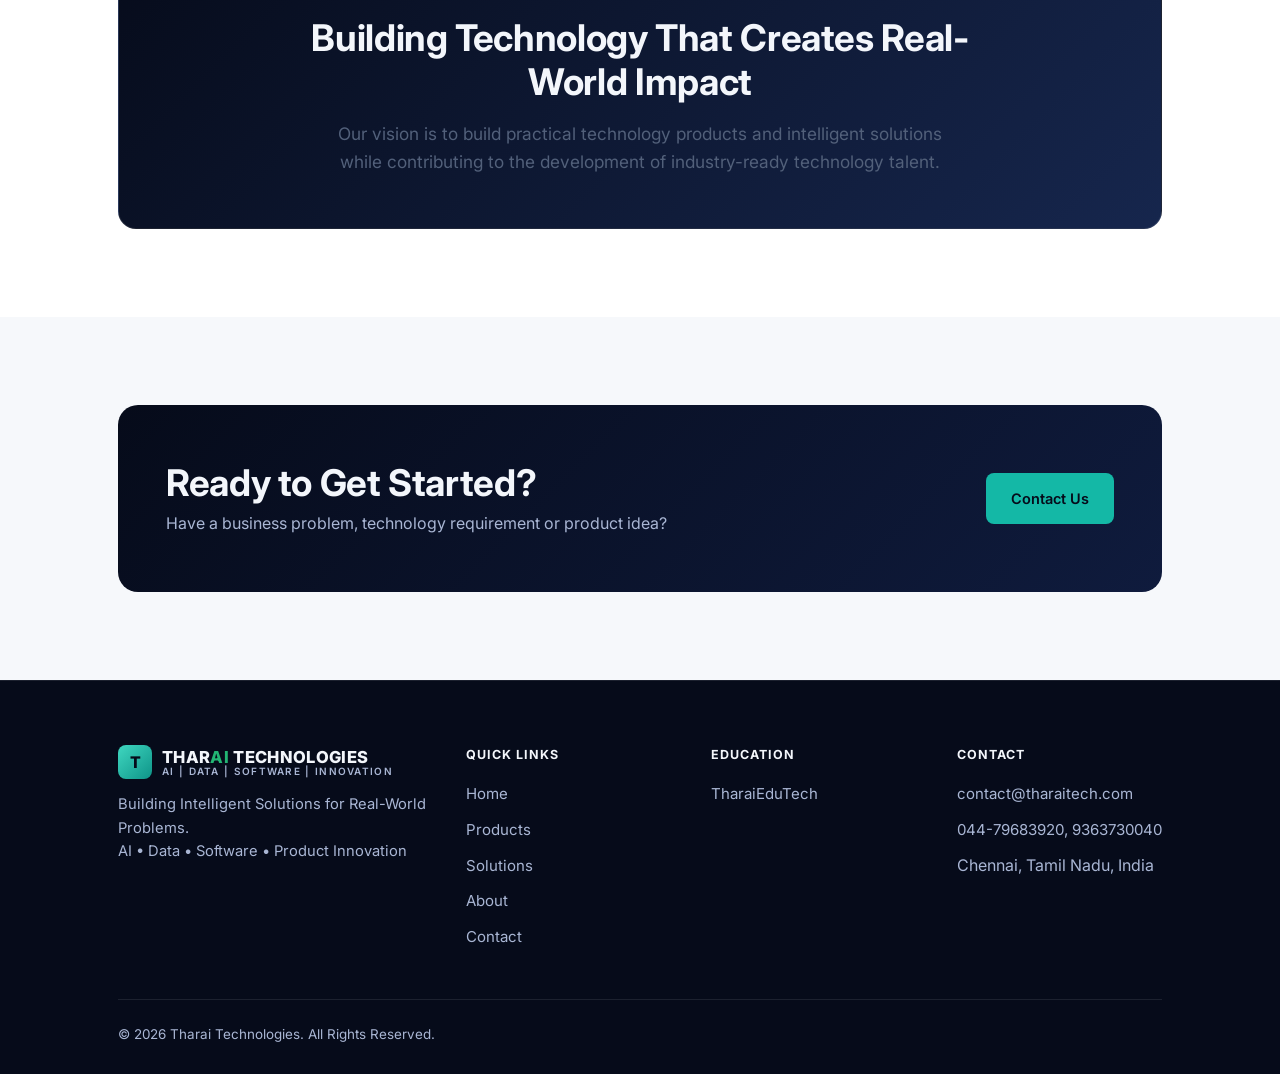
==== commit 7e1a27e4: "update of contact us page" ====
--- a/about.html
+++ b/about.html
@@ -105,7 +105,7 @@
     <div class="container">
       <div class="cta-strip" style="background:linear-gradient(135deg, var(--navy-950), var(--navy-800));">
         <div>
-          <h2>Let's Build Something Meaningful</h2>
+          <h2>Ready to Get Started?</h2>
           <p>Have a business problem, technology requirement or product idea?</p>
         </div>
         <a href="contact.html" class="btn btn-primary">Contact Us</a>
@@ -147,7 +147,7 @@
       <div class="footer-col">
         <h4>Contact</h4>
         <ul>
-          <li><a href="mailto:contact@tharaitechnologies.com">contact@tharaitechnologies.com</a></li>
+          <li><a href="mailto:contact@tharaitech.com">contact@tharaitech.com</a></li>
           <li><a href="tel:04479683920">044-79683920</a>, <a href="tel:9363730040">9363730040</a></li>
           <li>Chennai, Tamil Nadu, India</li>
         </ul>
--- a/css/style.css
+++ b/css/style.css
@@ -427,7 +427,7 @@
 .page-hero {
   background: linear-gradient(180deg, var(--navy-950), var(--navy-800));
   color: var(--text-on-dark);
-  padding: 76px 0 64px;
+  padding: 56px 0 40px;
   border-bottom: 1px solid var(--border-dark);
 }
 
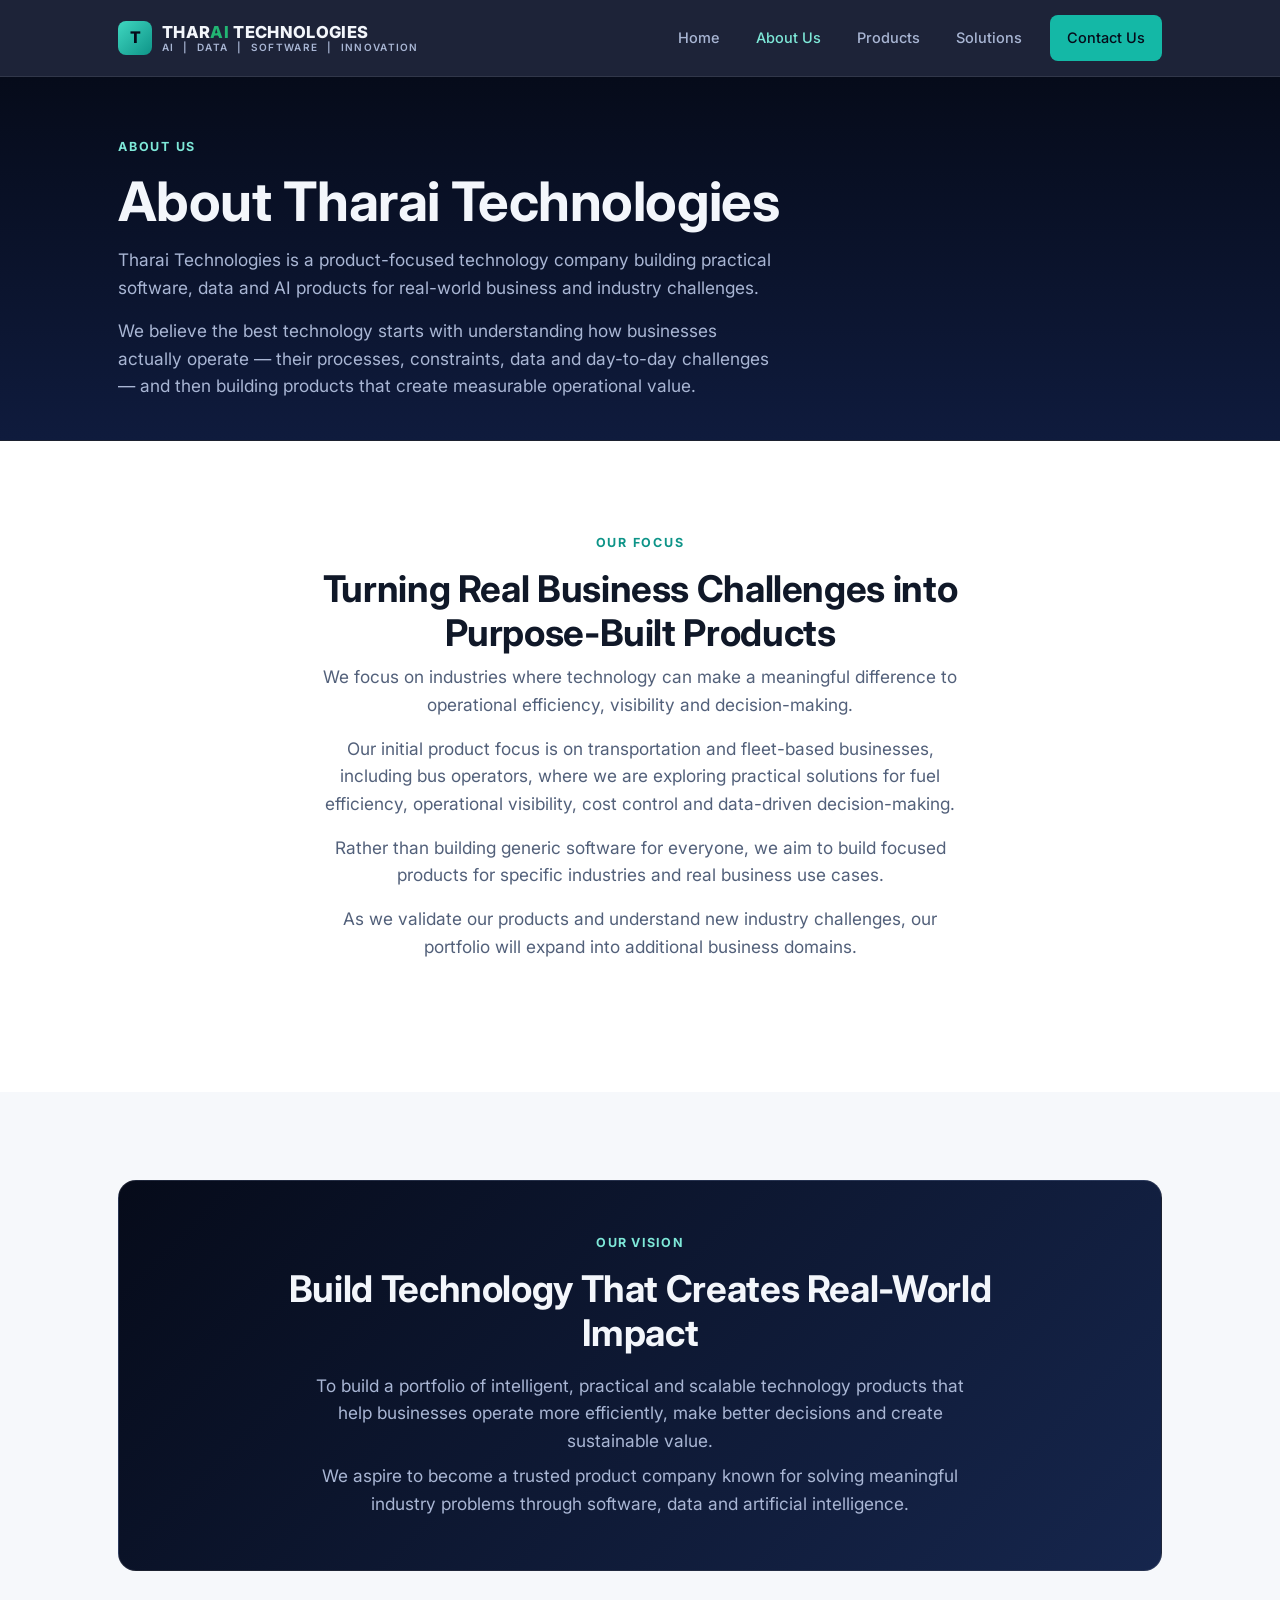
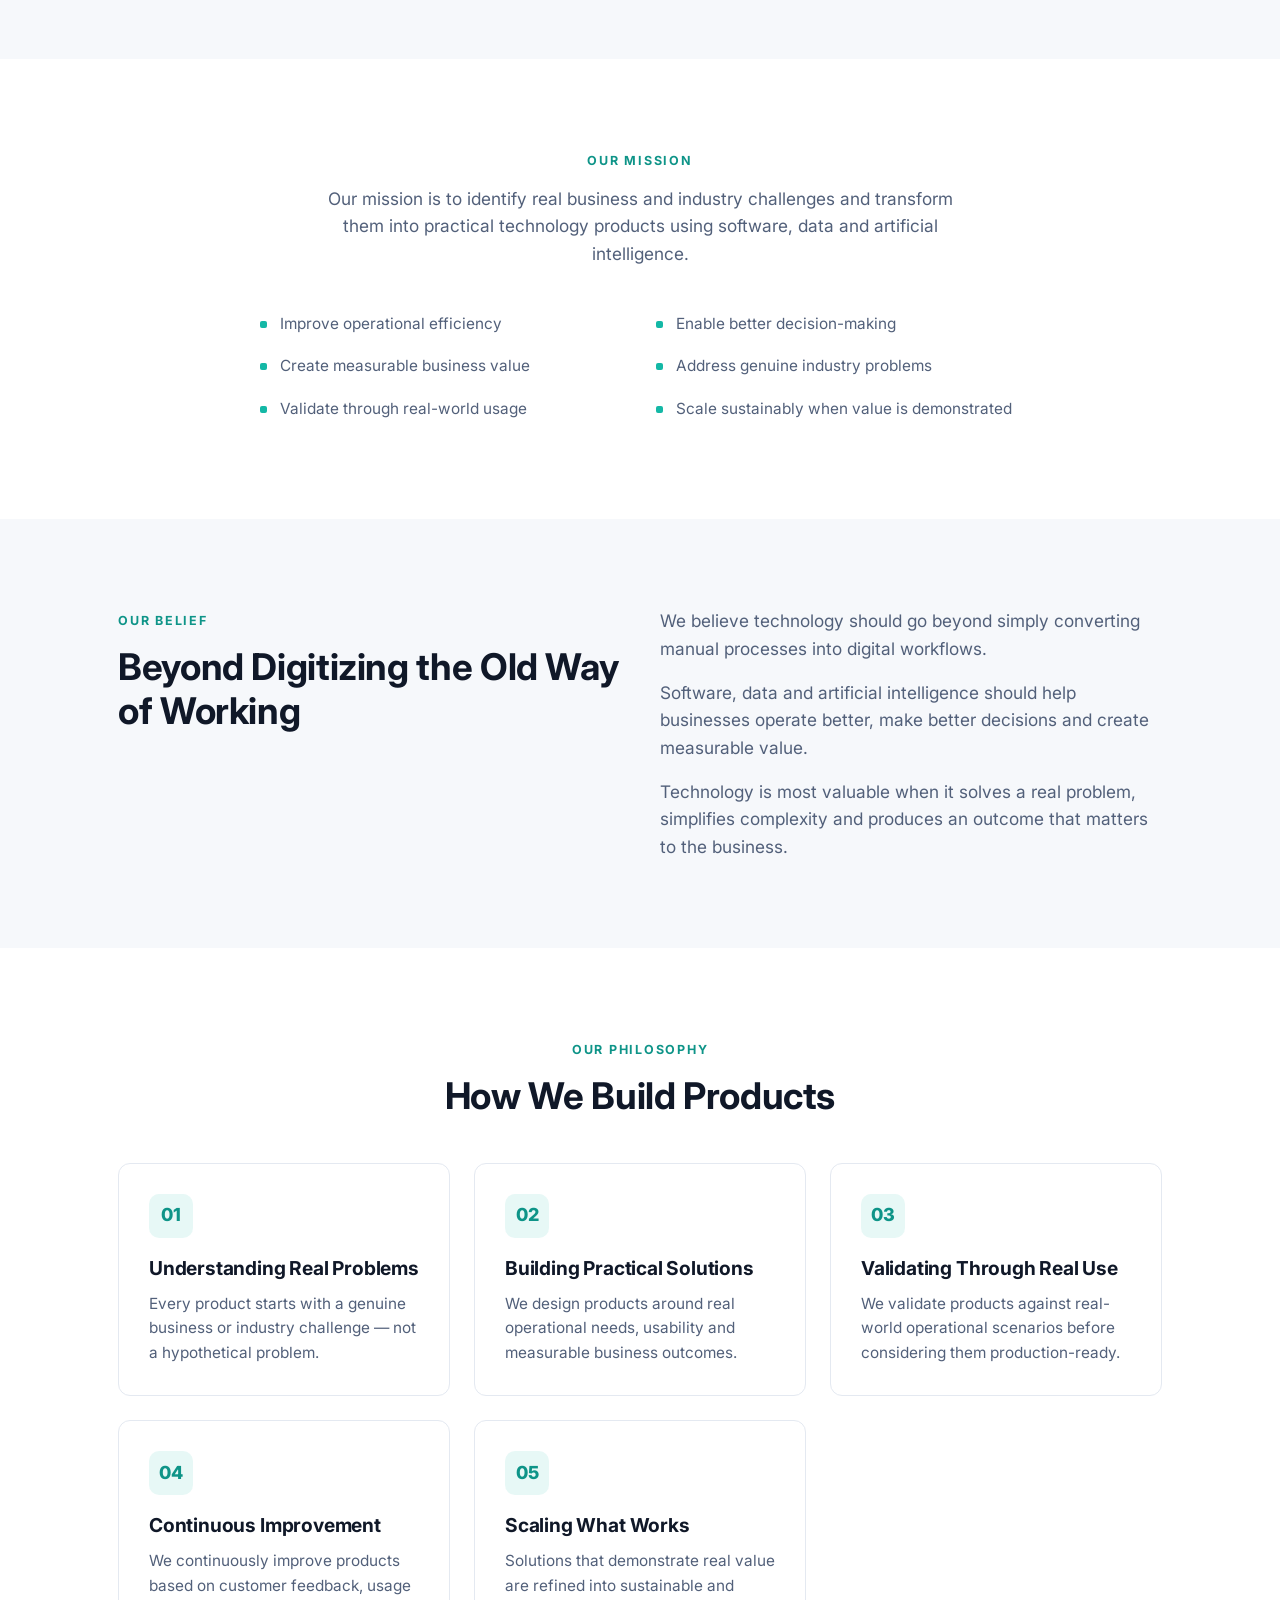
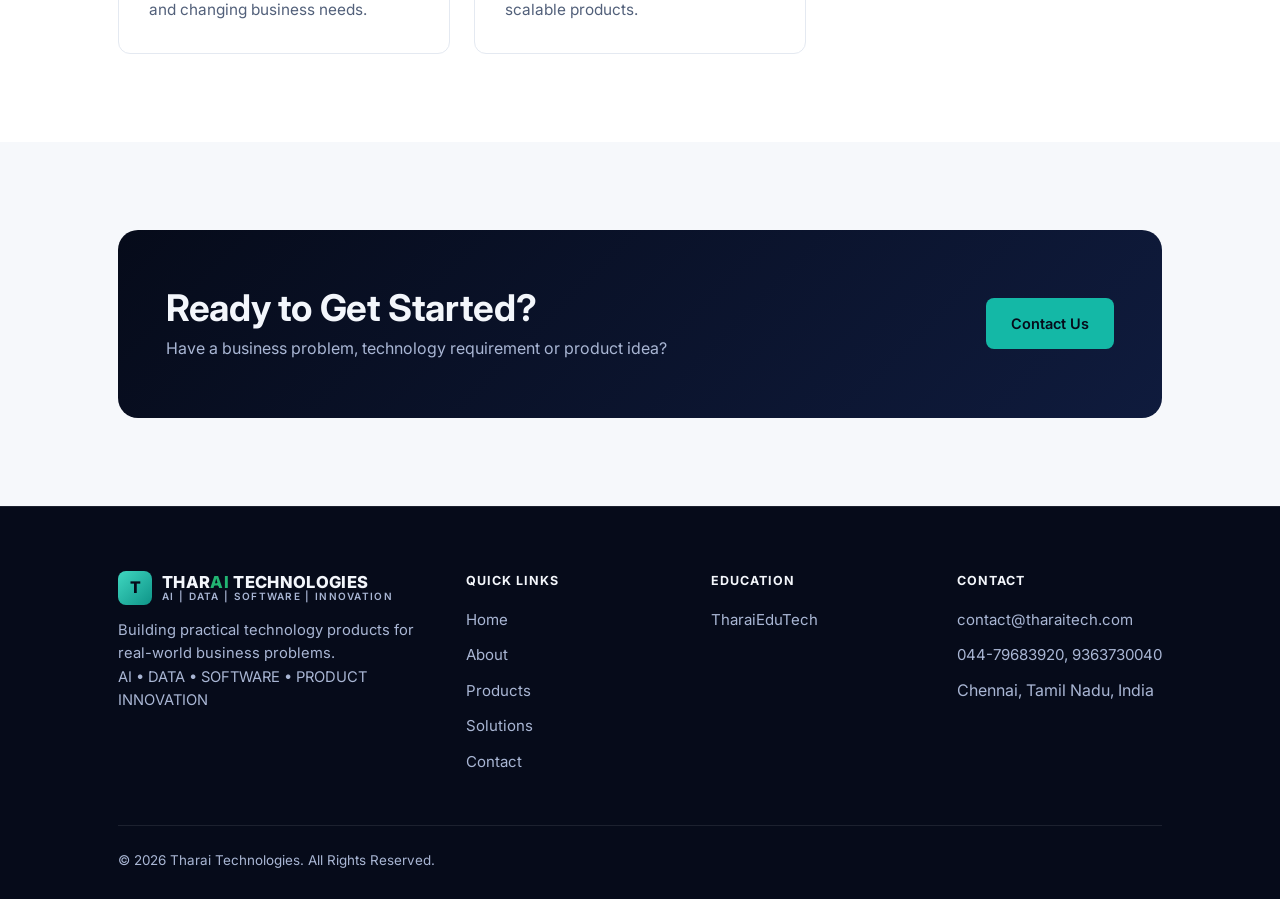
==== commit 3ff81318: "enhancements overall doc" ====
--- a/about.html
+++ b/about.html
@@ -4,7 +4,7 @@
 <meta charset="UTF-8" />
 <meta name="viewport" content="width=device-width, initial-scale=1.0" />
 <title>About Us | Tharai Technologies</title>
-<meta name="description" content="Tharai Technologies is a technology and product company focused on building intelligent, data-driven and software solutions for real-world business and industry challenges." />
+<meta name="description" content="Tharai Technologies is a product-focused technology company building practical software, data and AI products for real-world business and industry challenges." />
 <link rel="icon" type="image/svg+xml" href="assets/favicon.svg" />
 <link rel="preconnect" href="https://fonts.googleapis.com" />
 <link rel="preconnect" href="https://fonts.gstatic.com" crossorigin />
@@ -35,68 +35,108 @@
 
 <main>
 
+  <!-- Frame 1: Introduction -->
   <section class="page-hero">
     <div class="container">
       <span class="eyebrow eyebrow--on-dark">About Us</span>
       <h1>About Tharai Technologies</h1>
-      <p class="lede">Tharai Technologies is a technology and product company focused on building intelligent, data-driven and software solutions for real-world business and industry challenges.</p>
-    </div>
-  </section>
-
+      <p class="lede">Tharai Technologies is a product-focused technology company building practical software, data and AI products for real-world business and industry challenges.</p>
+      <p class="lede mt-16">We believe the best technology starts with understanding how businesses actually operate — their processes, constraints, data and day-to-day challenges — and then building products that create measurable operational value.</p>
+    </div>
+  </section>
+
+  <!-- Frame 2: Our Focus -->
   <section>
+    <div class="container">
+      <div class="section-heading center">
+        <span class="eyebrow">Our Focus</span>
+        <h2>Turning Real Business Challenges into Purpose-Built Products</h2>
+        <p class="lede mt-8" style="margin-left:auto; margin-right:auto;">We focus on industries where technology can make a meaningful difference to operational efficiency, visibility and decision-making.</p>
+        <p class="lede mt-16" style="margin-left:auto; margin-right:auto;">Our initial product focus is on transportation and fleet-based businesses, including bus operators, where we are exploring practical solutions for fuel efficiency, operational visibility, cost control and data-driven decision-making.</p>
+        <p class="lede mt-16" style="margin-left:auto; margin-right:auto;">Rather than building generic software for everyone, we aim to build focused products for specific industries and real business use cases.</p>
+        <p class="lede mt-16" style="margin-left:auto; margin-right:auto;">As we validate our products and understand new industry challenges, our portfolio will expand into additional business domains.</p>
+      </div>
+    </div>
+  </section>
+
+  <!-- Frame 3: Vision -->
+  <section class="section-alt">
+    <div class="container">
+      <div class="banner">
+        <p class="small">Our Vision</p>
+        <h2>Build Technology That Creates Real-World Impact</h2>
+        <p class="lede mt-16" style="max-width:680px; margin-left:auto; margin-right:auto;">To build a portfolio of intelligent, practical and scalable technology products that help businesses operate more efficiently, make better decisions and create sustainable value.</p>
+        <p class="lede mt-8" style="max-width:680px; margin-left:auto; margin-right:auto;">We aspire to become a trusted product company known for solving meaningful industry problems through software, data and artificial intelligence.</p>
+      </div>
+    </div>
+  </section>
+
+  <!-- Frame 4: Mission -->
+  <section>
+    <div class="container">
+      <div class="section-heading center">
+        <span class="eyebrow">Our Mission</span>
+        <p class="lede" style="margin-left:auto; margin-right:auto;">Our mission is to identify real business and industry challenges and transform them into practical technology products using software, data and artificial intelligence.</p>
+      </div>
+      <ul class="bullet-grid">
+        <li>Improve operational efficiency</li>
+        <li>Enable better decision-making</li>
+        <li>Create measurable business value</li>
+        <li>Address genuine industry problems</li>
+        <li>Validate through real-world usage</li>
+        <li>Scale sustainably when value is demonstrated</li>
+      </ul>
+    </div>
+  </section>
+
+  <!-- Frame 5: Our Belief -->
+  <section class="section-alt">
     <div class="container two-col">
       <div>
         <span class="eyebrow">Our Belief</span>
-        <h2>Beyond digitizing the old way of working</h2>
+        <h2>Beyond Digitizing the Old Way of Working</h2>
       </div>
       <div>
-        <p class="lede">We believe technology should go beyond simply digitizing existing processes. Our focus is to use software, data and artificial intelligence to improve operational efficiency, enable better decisions and create measurable value.</p>
-      </div>
-    </div>
-  </section>
-
-  <section class="section-alt">
+        <p class="lede">We believe technology should go beyond simply converting manual processes into digital workflows.</p>
+        <p class="lede mt-16">Software, data and artificial intelligence should help businesses operate better, make better decisions and create measurable value.</p>
+        <p class="lede mt-16">Technology is most valuable when it solves a real problem, simplifies complexity and produces an outcome that matters to the business.</p>
+      </div>
+    </div>
+  </section>
+
+  <!-- Frame 6: How We Build Products -->
+  <section>
     <div class="container">
       <div class="section-heading center">
         <span class="eyebrow">Our Philosophy</span>
-        <h2>How we build products</h2>
+        <h2>How We Build Products</h2>
       </div>
       <div class="grid grid-3">
         <div class="card">
           <div class="card-icon">01</div>
           <h3>Understanding Real Problems</h3>
-          <p>Every solution starts with a genuine business or industry challenge, not a hypothetical one.</p>
+          <p>Every product starts with a genuine business or industry challenge — not a hypothetical problem.</p>
         </div>
         <div class="card">
           <div class="card-icon">02</div>
           <h3>Building Practical Solutions</h3>
-          <p>We design for real operational use, not for demonstration purposes.</p>
+          <p>We design products around real operational needs, usability and measurable business outcomes.</p>
         </div>
         <div class="card">
           <div class="card-icon">03</div>
           <h3>Validating Through Real Use</h3>
-          <p>Solutions are tested against real-world use cases before they're called complete.</p>
+          <p>We validate products against real-world operational scenarios before considering them production-ready.</p>
         </div>
         <div class="card">
           <div class="card-icon">04</div>
           <h3>Continuous Improvement</h3>
-          <p>We refine our products continuously through customer feedback.</p>
+          <p>We continuously improve products based on customer feedback, usage and changing business needs.</p>
         </div>
         <div class="card">
           <div class="card-icon">05</div>
           <h3>Scaling What Works</h3>
-          <p>Successful solutions are scaled into sustainable, repeatable products.</p>
-        </div>
-      </div>
-    </div>
-  </section>
-
-  <section>
-    <div class="container">
-      <div class="banner">
-        <p class="small">Our Vision</p>
-        <h2>Building Technology That Creates Real-World Impact</h2>
-        <p class="lede mt-16" style="max-width:640px; margin-left:auto; margin-right:auto;">Our vision is to build practical technology products and intelligent solutions while contributing to the development of industry-ready technology talent.</p>
+          <p>Solutions that demonstrate real value are refined into sustainable and scalable products.</p>
+        </div>
       </div>
     </div>
   </section>
@@ -126,15 +166,15 @@
             <span>AI | DATA | SOFTWARE | INNOVATION</span>
           </span>
         </a>
-        <p>Building Intelligent Solutions for Real-World Problems.<br>AI • Data • Software • Product Innovation</p>
+        <p>Building practical technology products for real-world business problems.<br>AI • DATA • SOFTWARE • PRODUCT INNOVATION</p>
       </div>
       <div class="footer-col">
         <h4>Quick Links</h4>
         <ul>
           <li><a href="index.html">Home</a></li>
+          <li><a href="about.html">About</a></li>
           <li><a href="products.html">Products</a></li>
           <li><a href="solutions.html">Solutions</a></li>
-          <li><a href="about.html">About</a></li>
           <li><a href="contact.html">Contact</a></li>
         </ul>
       </div>
--- a/css/style.css
+++ b/css/style.css
@@ -688,7 +688,8 @@
 
 .capability-group h3 { margin-bottom: 16px; }
 
-.capability-group ul li {
+.capability-group ul li,
+.bullet-grid li {
   position: relative;
   padding-left: 20px;
   margin-bottom: 10px;
@@ -696,7 +697,8 @@
   color: var(--text-muted);
 }
 
-.capability-group ul li::before {
+.capability-group ul li::before,
+.bullet-grid li::before {
   content: "";
   position: absolute;
   left: 0;
@@ -707,6 +709,19 @@
   background: var(--teal-500);
 }
 
+.bullet-grid {
+  display: grid;
+  grid-template-columns: repeat(2, 1fr);
+  gap: 8px 32px;
+  max-width: 760px;
+  margin: 24px auto 0;
+  text-align: left;
+}
+
+@media (max-width: 640px) {
+  .bullet-grid { grid-template-columns: 1fr; }
+}
+
 /* ---------- Contact category cards ---------- */
 
 .category-card {
@@ -728,6 +743,10 @@
   background: linear-gradient(135deg, var(--navy-950), var(--navy-700));
   color: var(--text-on-dark);
   border: 1px solid var(--border-dark);
+}
+
+.banner .lede {
+  color: var(--text-on-dark-muted);
 }
 
 .banner p.small {
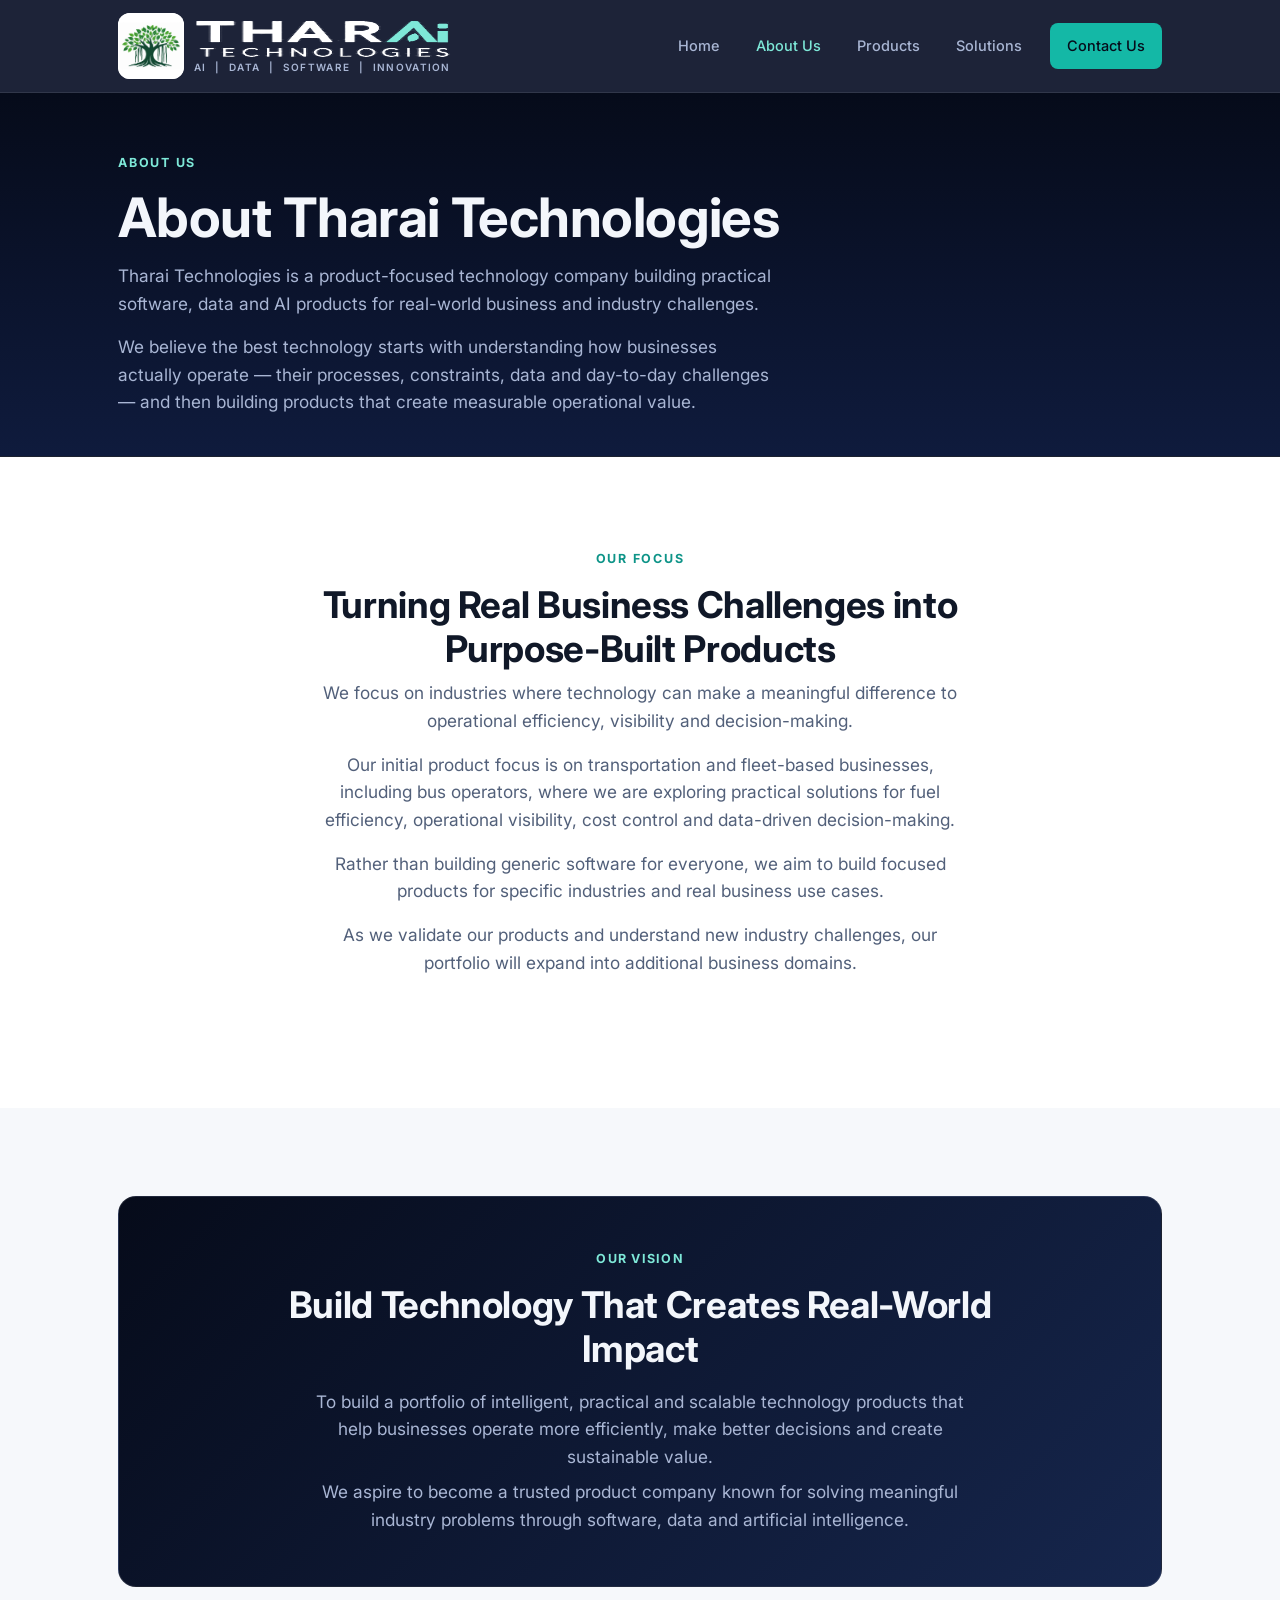
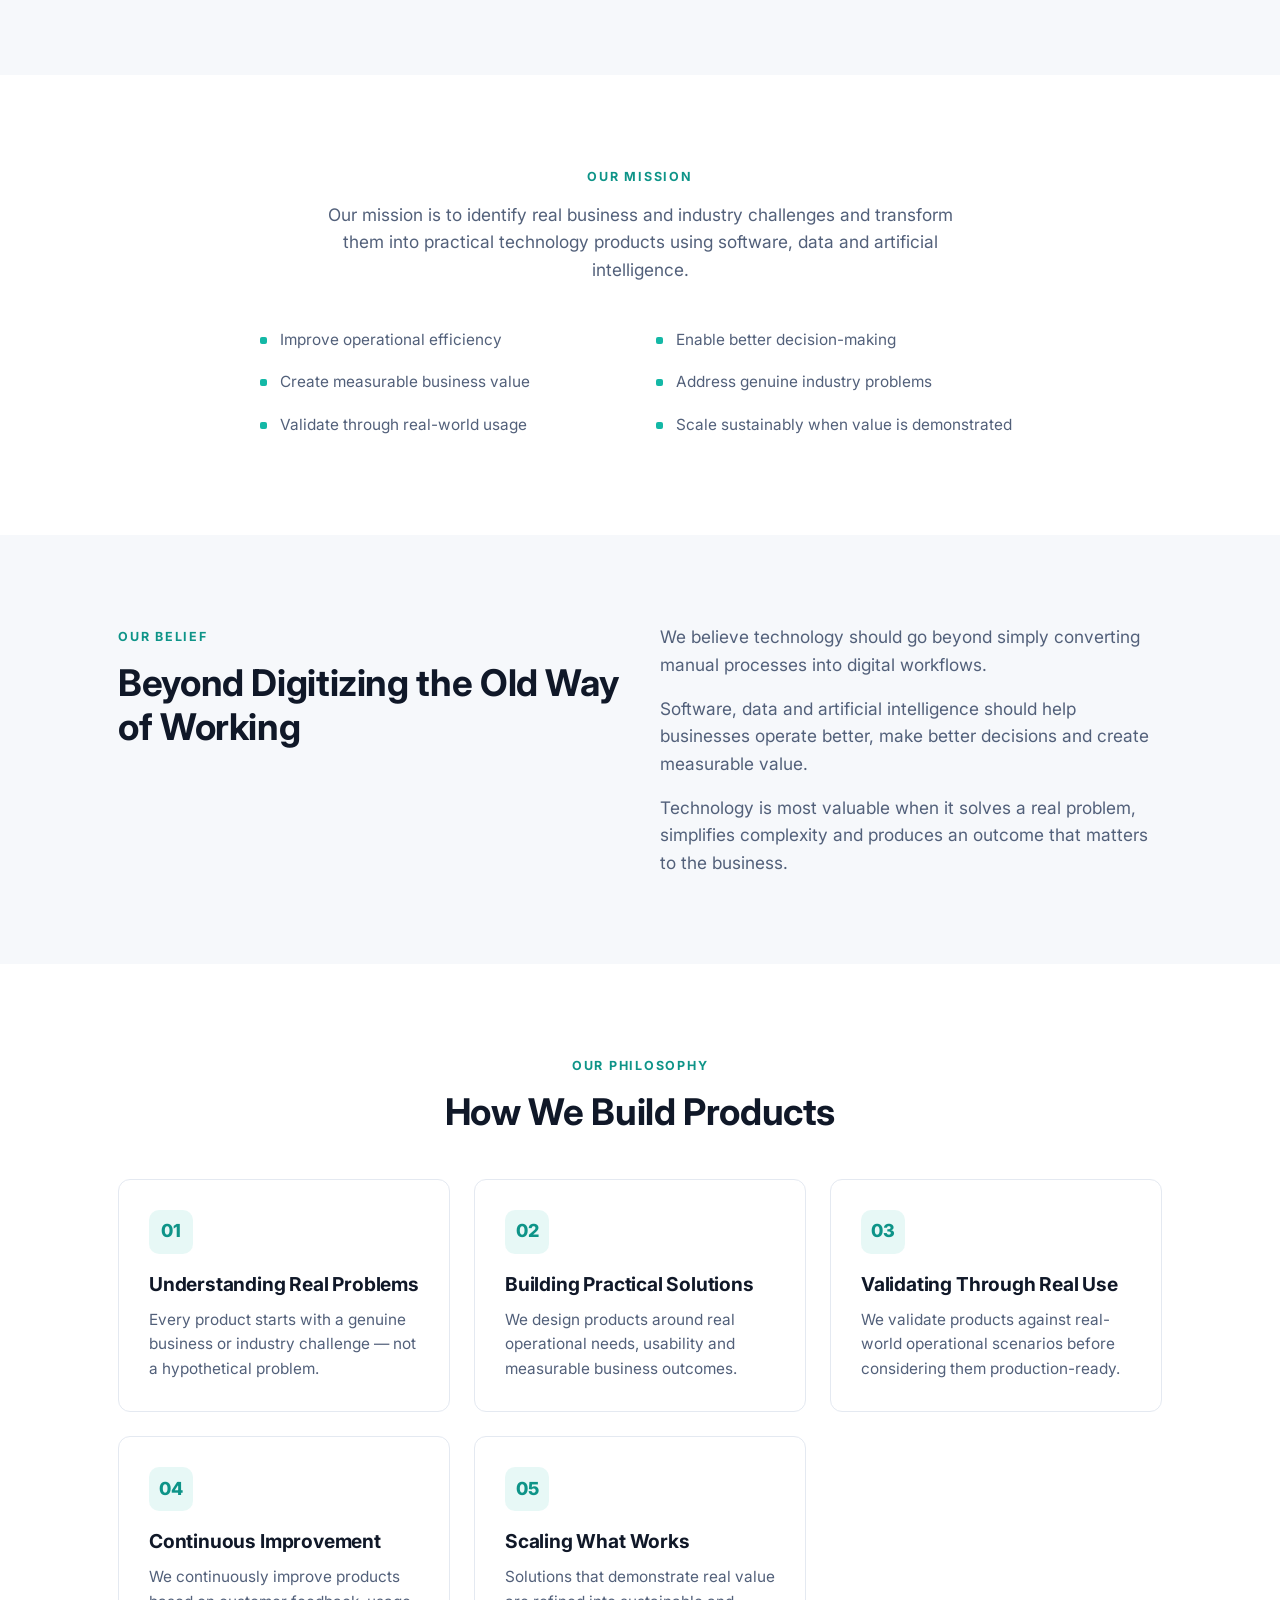
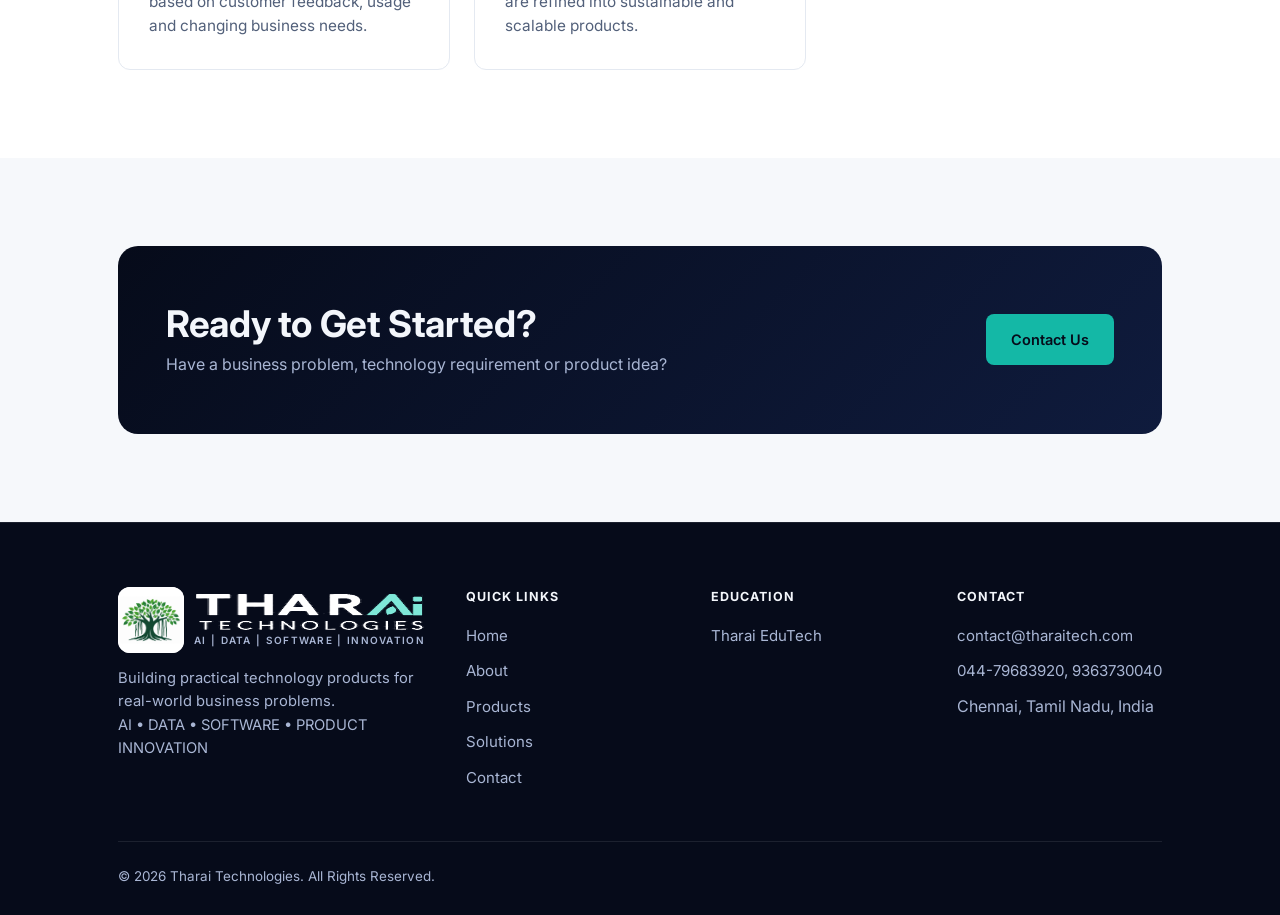
==== commit d54a8ebc: "Fix missing space in Tharai EduTech references" ====
--- a/about.html
+++ b/about.html
@@ -16,9 +16,9 @@
 <header class="site-header">
   <div class="container nav">
     <a href="index.html" class="brand">
-      <span class="brand-mark">T</span>
+      <img class="brand-mark" src="assets/tharai-tech-logo-mark-white.png" alt="" />
       <span class="brand-text">
-        <strong>THAR<span class="ai-accent">AI</span> TECHNOLOGIES</strong>
+        <img class="brand-wordmark" src="assets/tharai-wordmark.png?v=4" alt="Tharai Technologies" />
         <span>AI &nbsp;|&nbsp; DATA &nbsp;|&nbsp; SOFTWARE &nbsp;|&nbsp; INNOVATION</span>
       </span>
     </a>
@@ -160,9 +160,9 @@
     <div class="footer-grid">
       <div class="footer-brand">
         <a href="index.html" class="brand">
-          <span class="brand-mark">T</span>
+          <img class="brand-mark" src="assets/tharai-tech-logo-mark-white.png" alt="" />
           <span class="brand-text">
-            <strong>THAR<span class="ai-accent">AI</span> TECHNOLOGIES</strong>
+            <img class="brand-wordmark" src="assets/tharai-wordmark.png?v=4" alt="Tharai Technologies" />
             <span>AI | DATA | SOFTWARE | INNOVATION</span>
           </span>
         </a>
@@ -181,7 +181,7 @@
       <div class="footer-col">
         <h4>Education</h4>
         <ul>
-          <li><a href="https://www.tharaiedutech.com" target="_blank" rel="noopener">TharaiEduTech</a></li>
+          <li><a href="https://tharai-edutech.onrender.com/" target="_blank" rel="noopener">Tharai EduTech</a></li>
         </ul>
       </div>
       <div class="footer-col">
--- a/css/style.css
+++ b/css/style.css
@@ -212,7 +212,7 @@
   display: flex;
   align-items: center;
   justify-content: space-between;
-  height: 76px;
+  height: 92px;
 }
 
 .brand {
@@ -223,16 +223,11 @@
 }
 
 .brand-mark {
-  width: 34px;
-  height: 34px;
-  border-radius: 8px;
-  background: linear-gradient(135deg, var(--teal-400), var(--teal-600));
-  display: flex;
-  align-items: center;
-  justify-content: center;
-  font-weight: 800;
-  font-size: 16px;
-  color: var(--navy-950);
+  width: 66px;
+  height: 66px;
+  object-fit: contain;
+  background: #fff;
+  border-radius: 12px;
   flex-shrink: 0;
 }
 
@@ -242,10 +237,11 @@
   line-height: 1.1;
 }
 
-.brand-text strong {
-  font-size: 16.5px;
-  font-weight: 800;
-  letter-spacing: 0.02em;
+.brand-wordmark {
+  height: 38px;
+  width: auto;
+  display: block;
+  margin-bottom: 4px;
 }
 
 .brand-text > span {
@@ -253,10 +249,6 @@
   font-weight: 600;
   letter-spacing: 0.13em;
   color: var(--text-on-dark-muted);
-}
-
-.ai-accent {
-  color: var(--ai-accent);
 }
 
 .nav-links {
@@ -531,6 +523,11 @@
   background: var(--bg-white);
 }
 
+.chip-row .chip:nth-child(4n+1) { background: rgba(20, 184, 166, 0.12); border-color: rgba(20, 184, 166, 0.28); color: var(--teal-600); }
+.chip-row .chip:nth-child(4n+2) { background: rgba(59, 130, 246, 0.12); border-color: rgba(59, 130, 246, 0.28); color: #2054c9; }
+.chip-row .chip:nth-child(4n+3) { background: rgba(245, 158, 11, 0.14); border-color: rgba(245, 158, 11, 0.32); color: #b45309; }
+.chip-row .chip:nth-child(4n+4) { background: rgba(139, 92, 246, 0.12); border-color: rgba(139, 92, 246, 0.28); color: #6d28d9; }
+
 .chip--on-dark {
   border-color: var(--border-dark);
   color: var(--text-on-dark);
